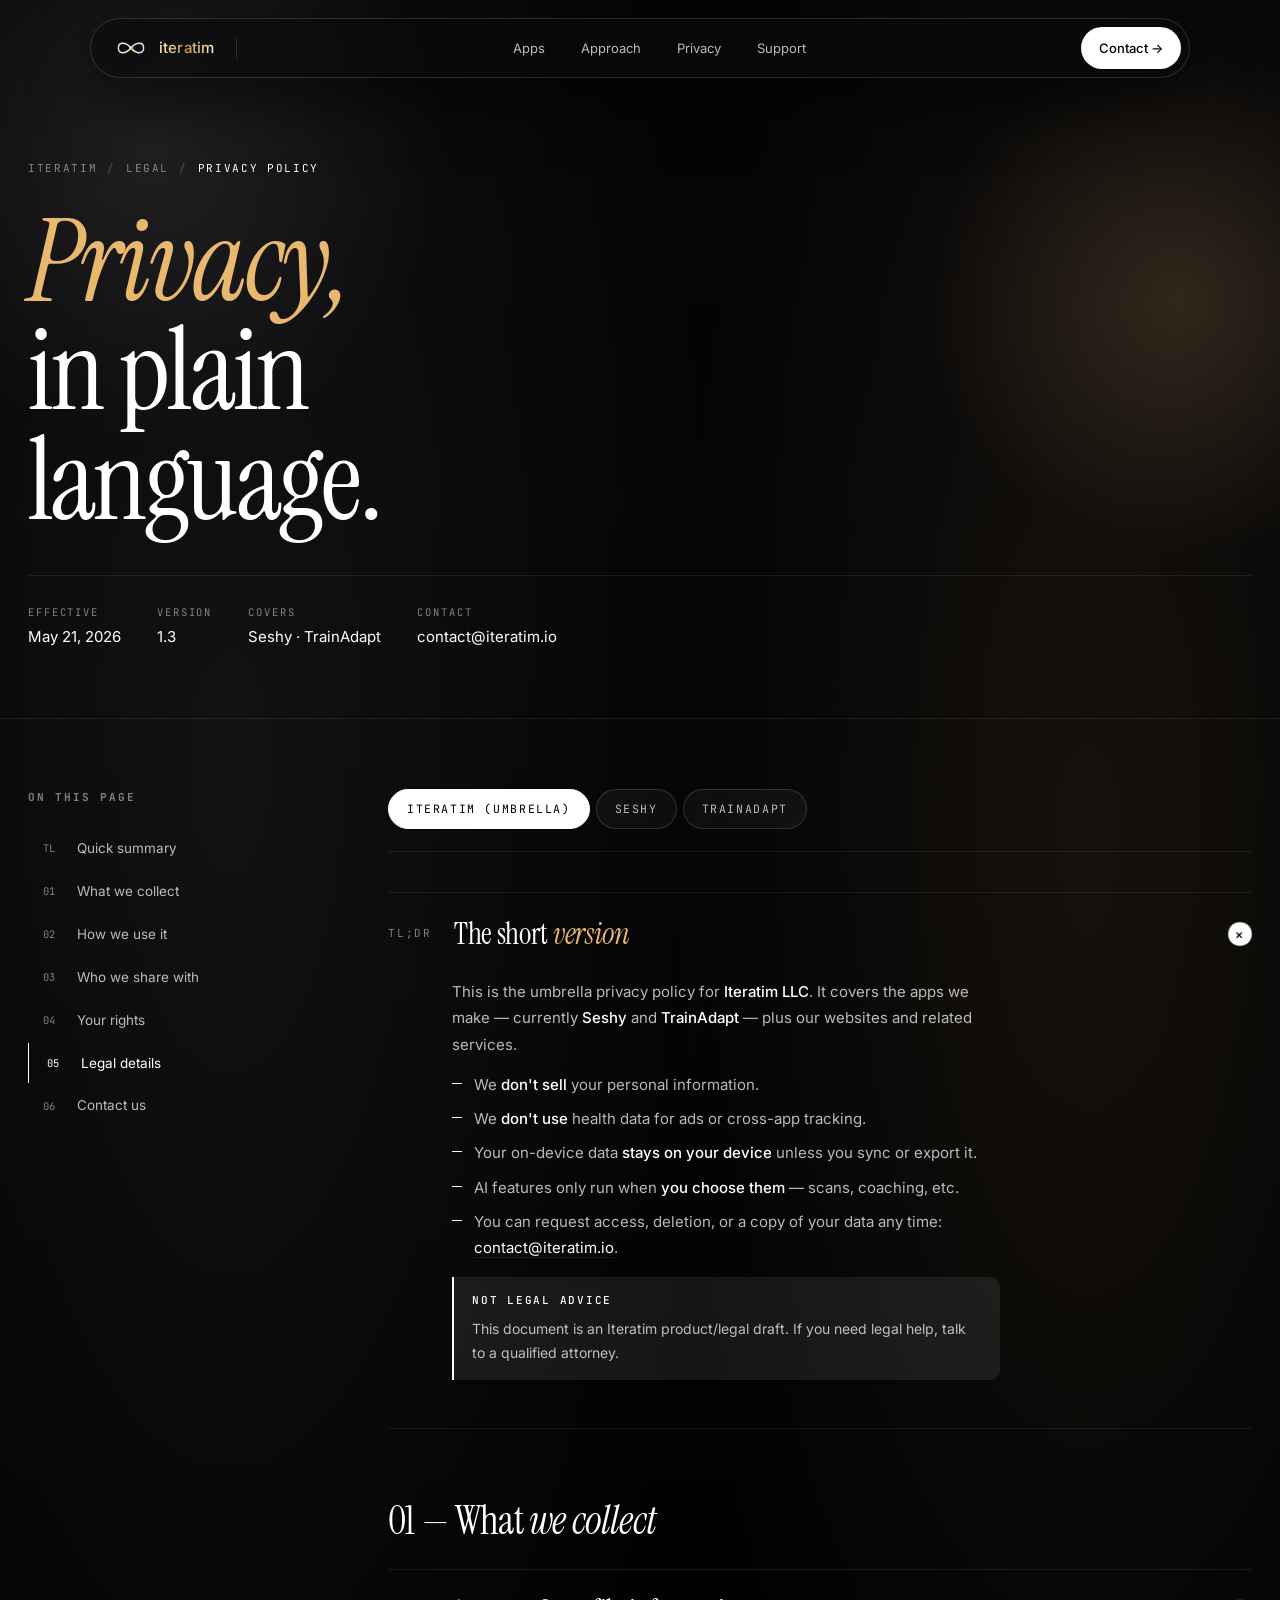
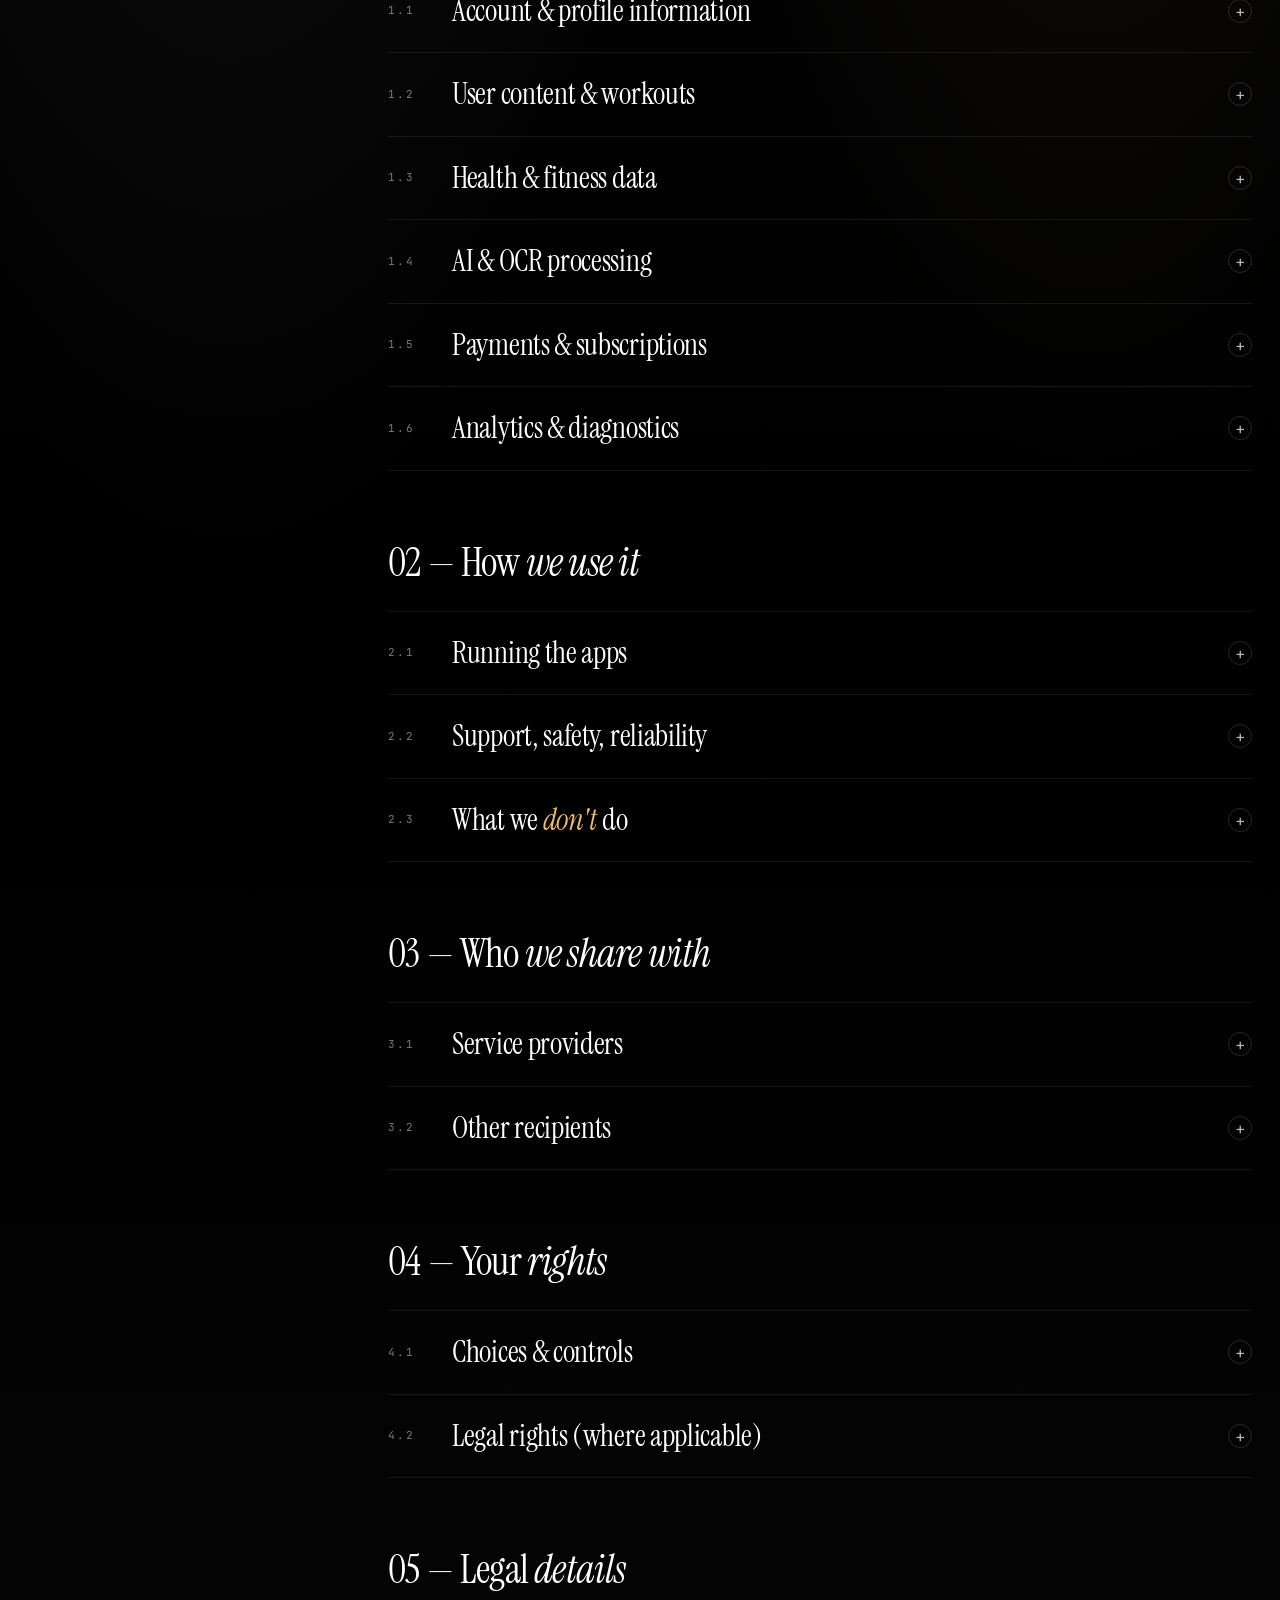
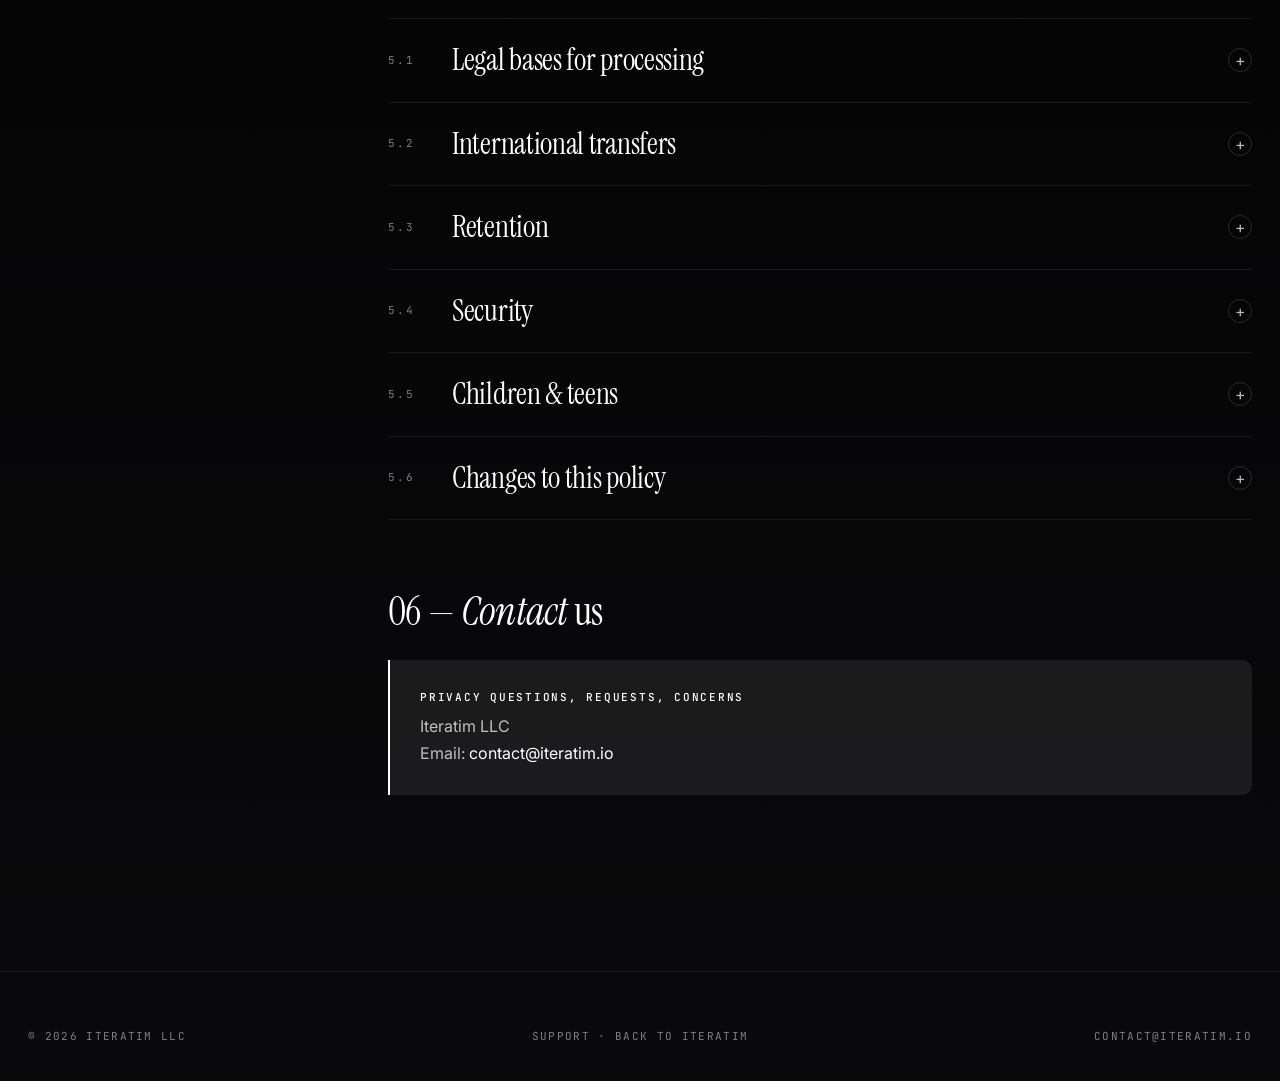
==== privacy.html/index.html @ 2f909b30 "Serve TikTok verification under privacy URL" ====
<!DOCTYPE html>
<html lang="en">
<head>
<meta charset="UTF-8">
<meta name="viewport" content="width=device-width, initial-scale=1.0">
<title>Privacy Policy — Iteratim</title>
<link rel="preconnect" href="https://fonts.googleapis.com">
<link rel="preconnect" href="https://fonts.gstatic.com" crossorigin>
<link href="https://fonts.googleapis.com/css2?family=Inter:wght@300;400;500;600;700&family=Instrument+Serif:ital@0;1&family=JetBrains+Mono:wght@400;500&display=swap" rel="stylesheet">
<link rel="stylesheet" href="/styles.css">
</head>
<body data-page="privacy">

<nav class="nav" id="nav">
  <div class="nav-pill">
    <a class="brand" href="/index.html">
      <svg class="brand-logo" viewBox="0 0 40 20" fill="none" aria-hidden="true">
        <defs>
          <linearGradient id="logoGoldPrivNav" x1="0%" y1="0%" x2="100%" y2="100%">
            <stop offset="0%" stop-color="#fff5d4"/>
            <stop offset="50%" stop-color="#f3d089"/>
            <stop offset="100%" stop-color="#c89540"/>
          </linearGradient>
          <filter id="logoGlowPrivNav" x="-50%" y="-50%" width="200%" height="200%">
            <feGaussianBlur stdDeviation="0.6"/>
          </filter>
        </defs>
        <path id="ribbonPathPrivNav"
              d="M 6 10 C 6 3, 14 3, 20 10 C 26 17, 34 17, 34 10 C 34 3, 26 3, 20 10 C 14 17, 6 17, 6 10 Z"
              stroke="#ffffff" stroke-width="1.6"
              stroke-linecap="round" stroke-linejoin="round" opacity=".9"/>
        <circle cx="20" cy="10" r="2.1" fill="url(#logoGoldPrivNav)"/>
        <circle cx="19.3" cy="9.3" r="0.6" fill="#fff9e3" opacity=".85"/>
        <circle r="1.25" fill="url(#logoGoldPrivNav)" filter="url(#logoGlowPrivNav)">
          <animateMotion dur="6s" repeatCount="indefinite" rotate="auto">
            <mpath href="#ribbonPathPrivNav"/>
          </animateMotion>
        </circle>
      </svg>
      <span class="brand-name">iteratim</span>
    </a>
    <span class="nav-divider" aria-hidden="true"></span>
    <div class="nav-links">
      <a href="/index.html#apps">Apps</a>
      <a href="/index.html#approach">Approach</a>
      <a href="/privacy.html/">Privacy</a>
      <a href="/support.html">Support</a>
    </div>
    <a class="nav-cta" href="/index.html#contact">Contact →</a>
  </div>
</nav>

<section class="p-hero">
  <div class="wrap">
    <div class="crumbs">
      <a href="/index.html">Iteratim</a>
      <span class="sep">/</span>
      <span>Legal</span>
      <span class="sep">/</span>
      <span style="color:var(--accent)">Privacy policy</span>
    </div>
    <h1><em>Privacy,</em><br>in plain<br>language.</h1>
    <div class="p-meta">
      <div><span class="k">Effective</span><span class="v">May 21, 2026</span></div>
      <div><span class="k">Version</span><span class="v">1.3</span></div>
      <div><span class="k">Covers</span><span class="v">Seshy · TrainAdapt</span></div>
      <div><span class="k">Contact</span><span class="v">contact@iteratim.io</span></div>
    </div>
  </div>
</section>

<section class="p-main">
  <div class="wrap">
    <div class="p-grid">

      <aside class="toc" id="toc">
        <h5>On this page</h5>
        <ul>
          <li><a href="#s-summary" class="tnav active"><span class="tnum">TL</span> Quick summary</a></li>
          <li><a href="#s-collect" class="tnav"><span class="tnum">01</span> What we collect</a></li>
          <li><a href="#s-use" class="tnav"><span class="tnum">02</span> How we use it</a></li>
          <li><a href="#s-share" class="tnav"><span class="tnum">03</span> Who we share with</a></li>
          <li><a href="#s-rights" class="tnav"><span class="tnum">04</span> Your rights</a></li>
          <li><a href="#s-legal" class="tnav"><span class="tnum">05</span> Legal details</a></li>
          <li><a href="#s-contact" class="tnav"><span class="tnum">06</span> Contact us</a></li>
        </ul>
      </aside>

      <div class="p-content">

        <!-- TABS -->
        <div class="tabs" role="tablist">
          <button class="tab on" data-tab="umbrella">Iteratim (umbrella)</button>
          <button class="tab" data-tab="seshy">Seshy</button>
          <button class="tab" data-tab="trainadapt">TrainAdapt</button>
        </div>

        <!-- UMBRELLA PANEL -->
        <div class="panel on" id="umbrella" data-panel="umbrella">

          <section id="s-summary" class="acc-section">
            <div class="acc">
              <div class="acc-item open">
                <button class="acc-head" aria-expanded="true">
                  <span class="acc-num">TL;DR</span>
                  <span class="acc-title">The short <em>version</em></span>
                  <span class="acc-chev" aria-hidden="true"></span>
                </button>
                <div class="acc-body" style="max-height:999px">
                  <div class="acc-body-inner">
                    <p>This is the umbrella privacy policy for <strong>Iteratim LLC</strong>. It covers the apps we make — currently <strong>Seshy</strong> and <strong>TrainAdapt</strong> — plus our websites and related services.</p>
                    <ul>
                      <li>We <strong>don't sell</strong> your personal information.</li>
                      <li>We <strong>don't use</strong> health data for ads or cross-app tracking.</li>
                      <li>Your on-device data <strong>stays on your device</strong> unless you sync or export it.</li>
                      <li>AI features only run when <strong>you choose them</strong> — scans, coaching, etc.</li>
                      <li>You can request access, deletion, or a copy of your data any time: <a href="mailto:contact@iteratim.io">contact@iteratim.io</a>.</li>
                    </ul>
                    <div class="callout">
                      <b>Not legal advice</b>
                      This document is an Iteratim product/legal draft. If you need legal help, talk to a qualified attorney.
                    </div>
                  </div>
                </div>
              </div>
            </div>
          </section>

          <section id="s-collect" class="acc-section" style="margin-top:60px">
            <h2 style="font-family:var(--serif);font-weight:400;font-size:40px;letter-spacing:-.02em;margin-bottom:18px">01 — What <em style="color:var(--accent);font-style:italic">we collect</em></h2>
            <div class="acc">
              <div class="acc-item">
                <button class="acc-head"><span class="acc-num">1.1</span><span class="acc-title">Account &amp; profile information</span><span class="acc-chev"></span></button>
                <div class="acc-body"><div class="acc-body-inner">
                  <p>If you create, connect, or use an account, we may process:</p>
                  <ul>
                    <li>Email address (or an Apple private-relay address if you hide your email)</li>
                    <li>App user ID, Supabase user ID, authentication provider ID, Sign in with Apple token needed for account deletion, account status</li>
                    <li>Display name, preferred units, default gym, profile settings</li>
                    <li>Optional profile photo and its storage path</li>
                    <li>Subscription entitlement and app-specific customer identifiers</li>
                  </ul>
                </div></div>
              </div>

              <div class="acc-item">
                <button class="acc-head"><span class="acc-num">1.2</span><span class="acc-title">User content &amp; workouts</span><span class="acc-chev"></span></button>
                <div class="acc-body"><div class="acc-body-inner">
                  <p><strong>Seshy</strong> may process the content you create, scan, edit, or share: workout types, sections, movements, scores, modifiers, notes, timestamps, OCR metadata, structured OCR results, gym location (if you choose), overlay settings, drafts, exports, and any photos/videos/captions you use.</p>
                  <p>In-progress editor work stays as a local draft until you save, share, export, reset, or migrate it. Guest history stays on your device unless you connect an account, but limited server-side scan metadata may be retained for subscription access enforcement, reliability, abuse prevention, and cost monitoring.</p>
                </div></div>
              </div>

              <div class="acc-item">
                <button class="acc-head"><span class="acc-num">1.3</span><span class="acc-title">Health &amp; fitness data</span><span class="acc-chev"></span></button>
                <div class="acc-body"><div class="acc-body-inner">
                  <p>Health integrations are <strong>optional</strong>. With your permission, <strong>Seshy</strong> may read workout data from Apple Health, HealthKit, or Health Connect — workout sessions, heart rate samples and zones, calories, distance.</p>
                  <p><strong>TrainAdapt</strong> may ask for height, weight, sex/gender, date of birth or age, body type, injuries, movement restrictions, sleep, stress, and recovery indicators so it can generate coaching.</p>
                  <p>This information may be considered <em>sensitive</em> under some privacy laws. We don't use it for advertising, sale, marketing, cross-app tracking, or profiling.</p>
                </div></div>
              </div>

              <div class="acc-item">
                <button class="acc-head"><span class="acc-num">1.4</span><span class="acc-title">AI &amp; OCR processing</span><span class="acc-chev"></span></button>
                <div class="acc-body"><div class="acc-body-inner">
                  <p>When you scan a workout whiteboard or workout image in <strong>Seshy</strong>, the image is sent to Google Gemini / Google AI so the app can convert it into structured workout data. Seshy doesn't retain the original image after parsing in normal use.</p>
                  <p>Seshy may log scan metadata for guest and signed-in scans, such as model, token counts, estimated cost, success or failure status, timestamps, and scan session identifiers, to enforce subscription access, monitor reliability, prevent abuse, and account for service costs. For signed-in scans, Seshy may also retain a structured OCR result snapshot, such as workout sections, movements, timing, confidence, warnings, parser version, and related scan settings, for debugging, support, OCR reliability, and service improvement.</p>
                  <p><strong>TrainAdapt</strong> may send relevant profile, workout, and feedback data to OpenAI or Google Gemini (where enabled) to generate programs, adapt workouts, and provide coaching recommendations. It may also use Langfuse for AI observability and debugging.</p>
                  <p>If you submit OCR feedback and choose to include the source image, we may store it for debugging and product improvement.</p>
                </div></div>
              </div>

              <div class="acc-item">
                <button class="acc-head"><span class="acc-num">1.5</span><span class="acc-title">Payments &amp; subscriptions</span><span class="acc-chev"></span></button>
                <div class="acc-body"><div class="acc-body-inner">
                  <p>Purchases go through the Apple App Store or Google Play. We don't receive or store your payment card number.</p>
                  <p>We use <strong>RevenueCat</strong> to validate purchases, manage subscriptions, restore purchases, and sync entitlement status. RevenueCat processes receipts, product IDs, subscription status, and customer identifiers.</p>
                  <p>At launch, Seshy Free includes manual entry and the currently shipped studio, save, export, and share tools; Seshy Pro includes unlimited AI/OCR workout scans. Eligible new iOS subscribers may receive a 7-day free trial on the annual Seshy Pro plan only. The monthly plan does not include a free trial.</p>
                </div></div>
              </div>

              <div class="acc-item">
                <button class="acc-head"><span class="acc-num">1.6</span><span class="acc-title">Analytics &amp; diagnostics</span><span class="acc-chev"></span></button>
                <div class="acc-body"><div class="acc-body-inner">
                  <p>We collect limited analytics and diagnostics to understand reliability, feature usage, and crashes: app version, device type, OS, locale, interaction events, crash reports, error logs, and approximate IP.</p>
                  <p>We configure these tools to avoid collecting OCR source images, full provider prompts or responses, media paths, exact gym coordinates, health samples, payment card data, or credentials. PostHog session replay is <strong>off</strong> for the Seshy MVP.</p>
                </div></div>
              </div>
            </div>
          </section>

          <section id="s-use" class="acc-section" style="margin-top:60px">
            <h2 style="font-family:var(--serif);font-weight:400;font-size:40px;letter-spacing:-.02em;margin-bottom:18px">02 — How <em style="color:var(--accent);font-style:italic">we use it</em></h2>
            <div class="acc">
              <div class="acc-item">
                <button class="acc-head"><span class="acc-num">2.1</span><span class="acc-title">Running the apps</span><span class="acc-chev"></span></button>
                <div class="acc-body"><div class="acc-body-inner">
                  <ul>
                    <li>Provide, operate, secure, and maintain our apps</li>
                    <li>Create and manage accounts, authentication, entitlements, subscriptions</li>
                    <li>Scan workout images and parse AI-assisted results when you choose them</li>
                    <li>Generate, personalize, and adapt training programs in TrainAdapt</li>
                    <li>Save, edit, back up, migrate, export, and share workout content</li>
                    <li>Provide local drafts, guest history, account-backed history, restores</li>
                    <li>Send push notifications (TrainAdapt) if you enable them</li>
                  </ul>
                </div></div>
              </div>
              <div class="acc-item">
                <button class="acc-head"><span class="acc-num">2.2</span><span class="acc-title">Support, safety, reliability</span><span class="acc-chev"></span></button>
                <div class="acc-body"><div class="acc-body-inner">
                  <p>We use information to respond to support and privacy requests, debug crashes, prevent abuse, enforce subscription access, protect security, understand reliability, and revoke Sign in with Apple authorization when you delete a connected account.</p>
                </div></div>
              </div>
              <div class="acc-item">
                <button class="acc-head"><span class="acc-num">2.3</span><span class="acc-title">What we <em>don't</em> do</span><span class="acc-chev"></span></button>
                <div class="acc-body"><div class="acc-body-inner">
                  <p>We don't sell personal information. We don't use Seshy personal information for cross-app tracking or targeted advertising. We don't use Seshy health data for advertising, sale, marketing, cross-app tracking, or profiling.</p>
                </div></div>
              </div>
            </div>
          </section>

          <section id="s-share" class="acc-section" style="margin-top:60px">
            <h2 style="font-family:var(--serif);font-weight:400;font-size:40px;letter-spacing:-.02em;margin-bottom:18px">03 — Who <em style="color:var(--accent);font-style:italic">we share with</em></h2>
            <div class="acc">
              <div class="acc-item">
                <button class="acc-head"><span class="acc-num">3.1</span><span class="acc-title">Service providers</span><span class="acc-chev"></span></button>
                <div class="acc-body"><div class="acc-body-inner">
                  <p>We use the following providers to operate the apps. Final production disclosures only include providers active for the apps that link here.</p>
                  <table class="ptable">
                    <thead><tr><th>Provider</th><th>Purpose</th></tr></thead>
                    <tbody>
                      <tr><td>Supabase</td><td>Auth, database, row-level-security storage, edge functions, feedback, workout data</td></tr>
                      <tr><td>RevenueCat</td><td>Purchase validation, subscriptions, entitlements, restores</td></tr>
                      <tr><td>PostHog</td><td>Product analytics, funnel events, feature usage</td></tr>
                      <tr><td>Sentry</td><td>Crash reporting, diagnostics, sanitized logs</td></tr>
                      <tr><td>Google Gemini / Google AI</td><td>Seshy OCR + TrainAdapt AI programs where enabled</td></tr>
                      <tr><td>OpenAI</td><td>TrainAdapt AI program generation, summaries, recommendations</td></tr>
                      <tr><td>Langfuse</td><td>TrainAdapt AI observability, prompt/response logging</td></tr>
                      <tr><td>Expo</td><td>TrainAdapt platform services + push notifications</td></tr>
                      <tr><td>Apple App Store</td><td>iOS distribution, IAP, Sign in with Apple, HealthKit</td></tr>
                      <tr><td>Google Play</td><td>Android distribution, purchases, Health Connect</td></tr>
                    </tbody>
                  </table>
                </div></div>
              </div>
              <div class="acc-item">
                <button class="acc-head"><span class="acc-num">3.2</span><span class="acc-title">Other recipients</span><span class="acc-chev"></span></button>
                <div class="acc-body"><div class="acc-body-inner">
                  <p>We may also share information with app stores and payment processors, OCR/AI providers for features you opt into, analytics/diagnostics providers, platforms or recipients <em>you</em> choose when you export, professional advisers and vendors, authorities where required by law, and any party in a merger or acquisition subject to appropriate safeguards.</p>
                </div></div>
              </div>
            </div>
          </section>

          <section id="s-rights" class="acc-section" style="margin-top:60px">
            <h2 style="font-family:var(--serif);font-weight:400;font-size:40px;letter-spacing:-.02em;margin-bottom:18px">04 — Your <em style="color:var(--accent);font-style:italic">rights</em></h2>
            <div class="acc">
              <div class="acc-item">
                <button class="acc-head"><span class="acc-num">4.1</span><span class="acc-title">Choices &amp; controls</span><span class="acc-chev"></span></button>
                <div class="acc-body"><div class="acc-body-inner">
                  <ul>
                    <li>Deny or revoke camera, photo, media, location, and health permissions in device settings</li>
                    <li>Use Seshy guest mode instead of connecting an account, where available</li>
                    <li>Delete local drafts or app data through supported controls</li>
                    <li>Manage subscriptions through App Store or Google Play</li>
                    <li>Choose whether health metrics appear in exported/shared content</li>
                    <li>Choose whether to submit OCR feedback or include a source image</li>
                    <li>Contact us for account deletion or privacy assistance</li>
                  </ul>
                  <p>Deleting the app may remove local-only data but does not automatically cancel subscriptions or delete cloud account data.</p>
                </div></div>
              </div>
              <div class="acc-item">
                <button class="acc-head"><span class="acc-num">4.2</span><span class="acc-title">Legal rights (where applicable)</span><span class="acc-chev"></span></button>
                <div class="acc-body"><div class="acc-body-inner">
                  <p>Depending on where you live you may have rights to:</p>
                  <ul>
                    <li>Access personal information we hold</li>
                    <li>Correct inaccurate information</li>
                    <li>Request deletion of certain information</li>
                    <li>Receive a portable copy</li>
                    <li>Object to or restrict processing</li>
                    <li>Withdraw consent where processing is based on consent</li>
                    <li>Opt out of certain sales/sharing/profiling where applicable</li>
                    <li>Appeal a privacy-rights decision</li>
                    <li>Lodge a complaint with a data protection authority</li>
                  </ul>
                  <p>To exercise any of these, email <a href="mailto:contact@iteratim.io">contact@iteratim.io</a>. We may verify your request before acting. We won't discriminate against you for exercising rights.</p>
                </div></div>
              </div>
            </div>
          </section>

          <section id="s-legal" class="acc-section" style="margin-top:60px">
            <h2 style="font-family:var(--serif);font-weight:400;font-size:40px;letter-spacing:-.02em;margin-bottom:18px">05 — Legal <em style="color:var(--accent);font-style:italic">details</em></h2>
            <div class="acc">
              <div class="acc-item">
                <button class="acc-head"><span class="acc-num">5.1</span><span class="acc-title">Legal bases for processing</span><span class="acc-chev"></span></button>
                <div class="acc-body"><div class="acc-body-inner">
                  <p>We may process personal information based on <strong>contract necessity</strong> (to provide a feature or subscription), <strong>consent</strong> (health access, OCR feedback, certain AI features), <strong>legitimate interests</strong> (securing the service, debugging, understanding usage), or <strong>legal obligations</strong> (lawful requests, records, app-store or tax rules).</p>
                  <p>Where processing is based on consent, you may withdraw it through the app, device settings, account settings, or by contacting us.</p>
                </div></div>
              </div>
              <div class="acc-item">
                <button class="acc-head"><span class="acc-num">5.2</span><span class="acc-title">International transfers</span><span class="acc-chev"></span></button>
                <div class="acc-body"><div class="acc-body-inner">
                  <p>Iteratim LLC is a U.S. company. Our apps and primary services are hosted in the United States. If you access from outside the U.S., your information may be processed in the U.S. and other countries where we or our providers operate. Where required, we use contractual commitments, data processing agreements, and standard contractual clauses.</p>
                </div></div>
              </div>
              <div class="acc-item">
                <button class="acc-head"><span class="acc-num">5.3</span><span class="acc-title">Retention</span><span class="acc-chev"></span></button>
                <div class="acc-body"><div class="acc-body-inner">
                  <p>We keep information only as long as needed for the purposes in this policy, unless longer retention is required by law.</p>
                  <ul>
                    <li>Account data: while your account is active or until deletion</li>
                    <li>Cloud workout data: until you delete it, delete your account, or request deletion</li>
                    <li>Guest/local drafts: on your device until you remove them</li>
                    <li>OCR source images: not retained after normal parsing</li>
                    <li>OCR scan metadata, including token and cost metadata: retained for reasonable operational, security, accounting, and reliability periods</li>
                    <li>Signed-in structured OCR result snapshots: retained for debugging, support, OCR reliability, and service improvement until no longer needed</li>
                    <li>OCR feedback records: retained for debugging and product improvement</li>
                    <li>Temporary export files: deleted after share/save flows when practical</li>
                    <li>Analytics, diagnostic, security, and subscription logs: reasonable operational periods</li>
                  </ul>
                </div></div>
              </div>
              <div class="acc-item">
                <button class="acc-head"><span class="acc-num">5.4</span><span class="acc-title">Security</span><span class="acc-chev"></span></button>
                <div class="acc-body"><div class="acc-body-inner">
                  <p>We use administrative, technical, and organizational safeguards — authentication, access controls, encryption in transit, row-level security for user-scoped cloud records, private storage buckets, log sanitization, and least-privilege operations.</p>
                  <p>No system is perfectly secure. Keep your device, credentials, and app-store accounts secure. Tell us at <a href="mailto:contact@iteratim.io">contact@iteratim.io</a> if you suspect a compromise.</p>
                </div></div>
              </div>
              <div class="acc-item">
                <button class="acc-head"><span class="acc-num">5.5</span><span class="acc-title">Children &amp; teens</span><span class="acc-chev"></span></button>
                <div class="acc-body"><div class="acc-body-inner">
                  <p>Our apps are not directed to children under 13, and children under 13 may not use them. If we learn we collected personal information from a child under 13 without required consent, we'll take reasonable steps to delete it. If you're under the age of majority where you live, you may use our apps only with permission from a parent or guardian.</p>
                </div></div>
              </div>
              <div class="acc-item">
                <button class="acc-head"><span class="acc-num">5.6</span><span class="acc-title">Changes to this policy</span><span class="acc-chev"></span></button>
                <div class="acc-body"><div class="acc-body-inner">
                  <p>We may update this policy. If we make material changes we'll give notice through the app, website, email, release notes, or app-store listing. The updated policy is effective when posted unless a later date is stated. Continuing to use the apps after an update means the updated policy applies.</p>
                </div></div>
              </div>
            </div>
          </section>

          <section id="s-contact" class="acc-section" style="margin-top:60px">
            <h2 style="font-family:var(--serif);font-weight:400;font-size:40px;letter-spacing:-.02em;margin-bottom:18px">06 — <em style="color:var(--accent);font-style:italic">Contact</em> us</h2>
            <div class="callout" style="padding:28px 30px;font-size:16px;line-height:1.7">
              <b>Privacy questions, requests, concerns</b>
              <p style="margin-top:4px">Iteratim LLC<br>Email: <a href="mailto:contact@iteratim.io" style="color:var(--accent)">contact@iteratim.io</a></p>
            </div>
          </section>
        </div>

        <!-- SESHY PANEL -->
        <div class="panel" id="seshy" data-panel="seshy">
          <h2 style="font-family:var(--serif);font-weight:400;font-size:48px;letter-spacing:-.02em;margin-bottom:14px">Seshy <em style="color:var(--accent);font-style:italic">specifics.</em></h2>
          <p style="color:var(--ink-2);margin-bottom:34px;max-width:60ch;font-size:16px">Seshy is a workout content studio for scanning, editing, saving, exporting, and sharing workouts. Here's what's different for Seshy in particular.</p>
          <div class="acc">
            <div class="acc-item open">
              <button class="acc-head" aria-expanded="true"><span class="acc-num">S.1</span><span class="acc-title">OCR &amp; whiteboard scanning</span><span class="acc-chev"></span></button>
              <div class="acc-body" style="max-height:999px"><div class="acc-body-inner">
                <p>When you scan a workout whiteboard or image, Seshy sends the image to Google Gemini / Google AI so it can convert it into structured workout information — sections, movements, timing, scores, confidence, and related fields.</p>
                <p><strong>Seshy does not retain the original OCR image after parsing</strong> in normal use. The only exception: if you explicitly submit OCR feedback and choose to include the source image, we may store your feedback note, issue tags, corrected workout data, and the image for debugging and product improvement.</p>
                <p>Seshy may retain OCR scan metadata for guest and signed-in scans, including model, token counts, estimated cost, success or failure status, timestamps, and scan session identifiers. We use this metadata for subscription access enforcement, reliability monitoring, abuse prevention, and service cost accounting.</p>
                <p>For signed-in scans, Seshy may also retain a structured OCR result snapshot, such as workout sections, movements, timing, confidence, warnings, parser version, and related scan settings. We use these snapshots for debugging, support, OCR reliability, and service improvement. Seshy does not retain the original source image in these snapshots.</p>
              </div></div>
            </div>
            <div class="acc-item">
              <button class="acc-head"><span class="acc-num">S.2</span><span class="acc-title">Health overlays (HealthKit / Health Connect)</span><span class="acc-chev"></span></button>
              <div class="acc-body"><div class="acc-body-inner">
                <p>Health integrations are optional. With your permission, Seshy may read workout sessions, heart rate samples and zones, calories, and distance from Apple Health, HealthKit, or Health Connect. Health data may stay local to your device in the rendering path. If you export or share content that includes health data, you choose to disclose it to the destination.</p>
                <p>You can revoke health permissions any time in device settings — Seshy continues to work without overlays.</p>
              </div></div>
            </div>
            <div class="acc-item">
              <button class="acc-head"><span class="acc-num">S.3</span><span class="acc-title">Launch &amp; subscription details</span><span class="acc-chev"></span></button>
              <div class="acc-body"><div class="acc-body-inner">
                <ul>
                  <li>Free: manual entry plus currently shipped studio, save, export, and share tools</li>
                  <li>Seshy Pro: unlimited AI/OCR workout scans</li>
                  <li>Eligible new iOS annual subscribers may receive a 7-day free trial; monthly is pay-now with no trial</li>
                  <li>Seshy launch does not rely on push notifications</li>
                  <li>Seshy launch legal disclosures do not claim Google Sign-In</li>
                </ul>
              </div></div>
            </div>
            <div class="acc-item">
              <button class="acc-head"><span class="acc-num">S.4</span><span class="acc-title">What Seshy does <em>not</em> do</span><span class="acc-chev"></span></button>
              <div class="acc-body"><div class="acc-body-inner">
                <p>No advertising. No cross-app tracking. No sale of personal information. No use of health data for marketing, profiling, or targeted advertising. PostHog session replay is off for the MVP configuration.</p>
              </div></div>
            </div>
          </div>
        </div>

        <!-- TRAINADAPT PANEL -->
        <div class="panel" id="trainadapt" data-panel="trainadapt">
          <h2 style="font-family:var(--serif);font-weight:400;font-size:48px;letter-spacing:-.02em;margin-bottom:14px">TrainAdapt <em style="color:var(--accent);font-style:italic">specifics.</em></h2>
          <p style="color:var(--ink-2);margin-bottom:34px;max-width:60ch;font-size:16px">TrainAdapt is an offline-first AI training coach that creates and adapts multi-week programs. It handles more sensitive information, and it's transparent about it.</p>
          <div class="acc">
            <div class="acc-item open">
              <button class="acc-head" aria-expanded="true"><span class="acc-num">T.1</span><span class="acc-title">Training profile</span><span class="acc-chev"></span></button>
              <div class="acc-body" style="max-height:999px"><div class="acc-body-inner">
                <p>TrainAdapt may process the profile you provide: fitness goals, preferred training styles, experience, fitness level, available equipment, weekly schedule, preferred workout length, training environment, units, timezone, sport activities, competition dates, and training priorities.</p>
              </div></div>
            </div>
            <div class="acc-item">
              <button class="acc-head"><span class="acc-num">T.2</span><span class="acc-title">Health-adjacent &amp; recovery data</span><span class="acc-chev"></span></button>
              <div class="acc-body"><div class="acc-body-inner">
                <p>TrainAdapt may ask for height, weight, sex/gender, date of birth or age, body type, injuries, physical limitations, movement restrictions, recovery indicators, sleep, stress, and related context. Some of this may qualify as <em>sensitive personal information</em> or health data under some privacy laws, even though TrainAdapt is a fitness product and not a medical service.</p>
                <div class="callout">
                  <b>Not medical advice</b>
                  AI-generated programs, summaries, and recommendations are informational only. Talk to a qualified professional before starting, changing, or continuing a training program — especially with an injury, medical condition, or health risk.
                </div>
              </div></div>
            </div>
            <div class="acc-item">
              <button class="acc-head"><span class="acc-num">T.3</span><span class="acc-title">Workout logs &amp; AI coaching</span><span class="acc-chev"></span></button>
              <div class="acc-body"><div class="acc-body-inner">
                <p>TrainAdapt may process completed workouts, exercises, sets, reps, weights, duration, distance, RPE, completion status, skipped exercises/workouts, swaps, notes, PRs, program history, weekly feedback, training-block feedback, and AI-generated program plans, coaching summaries, adaptation notes, and training memory.</p>
                <p>TrainAdapt may send relevant profile, training, workout, and feedback data to <strong>OpenAI</strong> and <strong>Google Gemini / Google AI</strong> (where enabled) to generate programs, adapt workouts, and provide coaching. <strong>Langfuse</strong> is used for AI observability, reliability, and debugging. TrainAdapt tracks your consent choices for sharing profile data with AI for coach analysis.</p>
              </div></div>
            </div>
            <div class="acc-item">
              <button class="acc-head"><span class="acc-num">T.4</span><span class="acc-title">Authentication &amp; push</span><span class="acc-chev"></span></button>
              <div class="acc-body"><div class="acc-body-inner">
                <p>TrainAdapt may support email sign-in, Sign in with Apple, and Google authentication where enabled. If you enable notifications, TrainAdapt may process a push notification token, notification preferences, and delivery metadata through Expo or platform services.</p>
              </div></div>
            </div>
            <div class="acc-item">
              <button class="acc-head"><span class="acc-num">T.5</span><span class="acc-title">Offline-first &amp; local data</span><span class="acc-chev"></span></button>
              <div class="acc-body"><div class="acc-body-inner">
                <p>TrainAdapt workout logs, program data, and related records stored only on your device remain on your device until you sync them, delete them, delete the app, clear local app data, or use another supported removal flow. AI-generated plans, summaries, and memory are retained while your account is active or until you request deletion, subject to legal, security, and operational needs.</p>
              </div></div>
            </div>
          </div>
        </div>

      </div>
    </div>
  </div>
</section>

<footer>
  <div class="wrap">
    <div class="foot-bottom">
      <span>© 2026 Iteratim LLC</span>
      <span><a href="/support.html">Support</a> · <a href="/index.html">Back to Iteratim</a></span>
      <span>contact@iteratim.io</span>
    </div>
  </div>
</footer>

<script src="/script.js"></script>
</body>
</html>
---- styles.css ----
:root {
  --bg: #000000;
  --bg-2: #0a0a0c;
  --bg-3: #050507;
  --ink: #ffffff;
  --ink-2: rgba(255, 255, 255, 0.72);
  --ink-3: rgba(255, 255, 255, 0.48);
  --line: rgba(255, 255, 255, 0.08);
  --line-2: rgba(255, 255, 255, 0.14);
  --accent: #ffffff;
  --accent-soft: rgba(255, 255, 255, 0.08);
  --accent-strong: #ffffff;
  --accent-2: #e8b86f;
  --accent-2-soft: rgba(232, 184, 111, 0.16);
  --violet: #e8b86f;
  --glass: rgba(255, 255, 255, 0.04);
  --glass-strong: rgba(10, 10, 12, 0.62);
  --glass-deep: rgba(10, 10, 12, 0.74);
  --glass-border: rgba(255, 255, 255, 0.14);
  --glass-shadow: 0 24px 60px rgba(0, 0, 0, 0.55);
  --glass-shadow-lg: 0 40px 100px rgba(0, 0, 0, 0.7);
  --blur: 28px;
  --radius-lg: 32px;
  --radius-md: 22px;
  --radius-sm: 14px;
  --radius-pill: 999px;
  --serif: 'Instrument Serif', 'Times New Roman', serif;
  --sans: 'Inter', -apple-system, BlinkMacSystemFont, 'Segoe UI', sans-serif;
  --mono: 'JetBrains Mono', ui-monospace, SFMono-Regular, Menlo, monospace;
  --max: 1280px;
  --metal-gold: linear-gradient(110deg,
    #fff5d4 0%,
    #f3d089 25%,
    #c89540 50%,
    #f3d089 75%,
    #fff5d4 100%);
}

@keyframes goldGlint {
  0%, 100% { filter: brightness(1); }
  50%      { filter: brightness(1.22); }
}

.brand-name,
body[data-page="home"] .layer-h1 em,
body[data-page="home"] .layer-h2 em,
body[data-page="home"] .orbit-name,
body[data-page="home"] .foot-motto,
body[data-page="home"] .stage-layer[data-layer="1"] .app-slide .app-tagline {
  background-image: var(--metal-gold);
  background-size: 100% 100%;
  background-position: 50% 50%;
  background-repeat: no-repeat;
  -webkit-background-clip: text;
          background-clip: text;
  -webkit-text-fill-color: transparent;
          color: transparent;
  animation: goldGlint 5s ease-in-out infinite;
}

body[data-page="home"] .status .s-dot,
body[data-page="home"] .layer-eyebrow .dot,
body[data-page="home"] .eyebrow .dot,
body[data-page="home"] .stage-chapter.on .chapter-dot {
  background: var(--metal-gold);
  background-size: 100% 100%;
  background-position: 50% 50%;
  animation: goldGlint 5s ease-in-out infinite;
  box-shadow: 0 0 0 1px rgba(243, 208, 137, 0.28),
              0 0 10px rgba(243, 208, 137, 0.35);
}

@media (prefers-reduced-motion: reduce) {
  .brand-name,
  body[data-page="home"] .layer-h1 em,
  body[data-page="home"] .layer-h2 em,
  body[data-page="home"] .orbit-name,
  body[data-page="home"] .foot-motto,
  body[data-page="home"] .stage-layer[data-layer="1"] .app-slide .app-tagline,
  body[data-page="home"] .status .s-dot,
  body[data-page="home"] .layer-eyebrow .dot,
  body[data-page="home"] .eyebrow .dot,
  body[data-page="home"] .stage-chapter.on .chapter-dot {
    animation: none;
  }
  body[data-page="home"] .orbit-spinner,
  body[data-page="home"] .orbit-orb .orbit-label,
  body[data-page="home"] .orbit-stars span {
    animation: none;
  }
  body[data-page="home"] .orbit-stars span { opacity: 0.55; }
}

*, *::before, *::after {
  box-sizing: border-box;
  margin: 0;
  padding: 0;
}

html {
  scroll-behavior: smooth;
  -webkit-font-smoothing: antialiased;
  -moz-osx-font-smoothing: grayscale;
}

body {
  font-family: var(--sans);
  background: var(--bg);
  color: var(--ink);
  line-height: 1.55;
  overflow-x: hidden;
}

a { color: inherit; text-decoration: none; }
button { font: inherit; cursor: pointer; border: 0; background: none; color: inherit; }
img { max-width: 100%; display: block; }
ul { list-style: none; }

::selection { background: var(--accent); color: var(--bg); }

a:focus-visible,
button:focus-visible,
input:focus-visible,
textarea:focus-visible {
  outline: 2px solid var(--accent);
  outline-offset: 3px;
  border-radius: 4px;
}

.wrap {
  width: 100%;
  max-width: var(--max);
  margin: 0 auto;
  padding: 0 28px;
  position: relative;
  z-index: 3;
}

@media (max-width: 640px) {
  .wrap { padding: 0 20px; }
}

/* ========== Glass utility ========== */

.glass {
  background: var(--glass-strong);
  backdrop-filter: blur(var(--blur)) saturate(140%);
  -webkit-backdrop-filter: blur(var(--blur)) saturate(140%);
  border: 1px solid var(--glass-border);
  box-shadow: var(--glass-shadow);
}

/* ========== NAV (floating glass pill, links always visible desktop) ========== */

.nav {
  position: fixed;
  top: 18px;
  left: 0;
  right: 0;
  z-index: 50;
  padding: 0 24px;
  pointer-events: none;
}

.nav-pill {
  max-width: 1100px;
  margin: 0 auto;
  display: flex;
  align-items: center;
  gap: 6px;
  padding: 8px 8px 8px 22px;
  background: var(--glass-strong);
  backdrop-filter: blur(var(--blur)) saturate(140%);
  -webkit-backdrop-filter: blur(var(--blur)) saturate(140%);
  border: 1px solid var(--glass-border);
  border-radius: var(--radius-pill);
  box-shadow: var(--glass-shadow);
  pointer-events: auto;
  transition: box-shadow 0.35s, background 0.35s;
}

.nav.scrolled .nav-pill {
  background: var(--glass-deep);
  box-shadow: var(--glass-shadow-lg);
}

.brand {
  display: flex;
  align-items: center;
  gap: 10px;
  font-weight: 500;
  letter-spacing: -0.01em;
  padding-right: 16px;
}

.brand-logo {
  width: 36px;
  height: 18px;
  display: block;
  filter: drop-shadow(0 2px 6px rgba(0, 0, 0, 0.5));
}
.brand-logo-lg {
  width: 44px;
  height: 22px;
}

.brand-name {
  font-size: 15px;
  font-family: var(--serif);
  font-style: italic;
  letter-spacing: 0.01em;
  color: var(--ink);
}

.nav-divider {
  width: 1px;
  height: 22px;
  background: var(--line-2);
}

.nav-links {
  display: flex;
  gap: 4px;
  align-items: center;
  flex: 1;
  justify-content: center;
}

.nav-links a {
  font-size: 13px;
  color: var(--ink-2);
  padding: 9px 16px;
  border-radius: var(--radius-pill);
  transition: color 0.2s, background 0.2s;
  white-space: nowrap;
}

.nav-links a:hover {
  color: var(--ink);
  background: rgba(255, 255, 255, 0.06);
}

.nav-cta {
  font-size: 13px;
  font-weight: 500;
  padding: 11px 18px;
  border-radius: var(--radius-pill);
  color: var(--bg);
  background: var(--accent);
  transition: transform 0.2s, background 0.2s, box-shadow 0.25s;
  white-space: nowrap;
}

.nav-cta:hover {
  transform: translateY(-1px);
  background: var(--accent-strong);
  box-shadow: 0 14px 30px -12px rgba(255, 255, 255, 0.22);
}

@media (max-width: 819px) {
  .nav-pill {
    padding: 6px 6px 6px 14px;
    gap: 10px;
  }
  .nav-divider { display: none; }
  .nav-links {
    gap: 10px;
    font-size: 12px;
  }
  .nav-links a { padding: 4px 2px; }
  .nav-cta {
    padding: 8px 12px;
    font-size: 12px;
  }
}

@media (max-width: 480px) {
  .nav-pill {
    overflow-x: auto;
    scrollbar-width: none;
  }
  .nav-pill::-webkit-scrollbar { display: none; }
  .nav-links { flex-shrink: 0; }
  .nav-cta { flex-shrink: 0; }
}

/* ========== Buttons ========== */

.btn {
  display: inline-flex;
  align-items: center;
  gap: 10px;
  padding: 14px 22px;
  border-radius: var(--radius-pill);
  font-size: 14px;
  font-weight: 500;
  transition: transform 0.2s, background 0.2s, border-color 0.2s, box-shadow 0.25s, color 0.2s;
}

.btn-primary {
  background: var(--accent);
  color: var(--bg);
}

.btn-primary:hover {
  transform: translateY(-1px);
  background: var(--accent-strong);
  box-shadow: 0 14px 30px -12px rgba(255, 255, 255, 0.22);
}

.btn-ghost {
  border: 1px solid var(--line-2);
  color: var(--ink);
  background: var(--glass);
  backdrop-filter: blur(8px);
  -webkit-backdrop-filter: blur(8px);
}

.btn-ghost:hover {
  background: var(--glass-strong);
  border-color: var(--glass-border);
  color: var(--ink);
}

.btn .arr { transition: transform 0.25s; }
.btn:hover .arr { transform: translateX(3px); }

.status {
  display: inline-flex;
  align-items: center;
  gap: 10px;
  padding: 7px 12px;
  border-radius: var(--radius-pill);
  border: 1px solid var(--line-2);
  background: var(--glass);
  backdrop-filter: blur(10px);
  -webkit-backdrop-filter: blur(10px);
  font-family: var(--mono);
  font-size: 11px;
  letter-spacing: 0.18em;
  text-transform: uppercase;
  color: var(--ink-2);
}

.status.live { color: #6fd4a4; }
.status.live .s-dot { background: #6fd4a4; box-shadow: 0 0 0 3px rgba(111, 212, 164, 0.2); }
.status.soon { color: var(--accent-strong); }
.status.soon .s-dot { background: var(--accent); box-shadow: 0 0 0 3px var(--accent-soft); }

.s-dot {
  width: 7px;
  height: 7px;
  border-radius: 50%;
  background: currentColor;
}

/* ========== Reveal ========== */

.reveal {
  opacity: 0;
  transform: translateY(28px);
  transition: opacity 0.9s cubic-bezier(0.2, 0.6, 0.2, 1), transform 0.9s cubic-bezier(0.2, 0.6, 0.2, 1);
}

.reveal.in { opacity: 1; transform: none; }
.reveal.d1 { transition-delay: 0.08s; }
.reveal.d2 { transition-delay: 0.16s; }
.reveal.d3 { transition-delay: 0.24s; }
.reveal.d4 { transition-delay: 0.32s; }

/* ========== Section utilities ========== */

.sec-label {
  display: inline-flex;
  align-items: center;
  gap: 10px;
  font-family: var(--mono);
  font-size: 11px;
  letter-spacing: 0.18em;
  text-transform: uppercase;
  color: var(--accent-strong);
  margin-bottom: 22px;
}

.sec-label::before {
  content: '';
  width: 24px;
  height: 1px;
  background: var(--accent);
}

.sec-title {
  font-family: var(--serif);
  font-weight: 400;
  font-size: clamp(40px, 6vw, 84px);
  line-height: 1;
  letter-spacing: -0.02em;
  max-width: 18ch;
}

.sec-title em {
  font-style: italic;
  color: var(--accent-2);
}

.sec-kicker {
  margin-top: 22px;
  max-width: 54ch;
  color: var(--ink-2);
  font-size: 17px;
  line-height: 1.6;
}

/* ========== HOME — sticky morph stage (Apple-style) ========== */

/* Morph custom properties. JS writes these as scroll progresses through
   the 300vh stage. CSS does the compositing. */
body[data-page="home"] {
  --p: 0;
  --bg-scale: 1;
  --bg-y: 0px;
  --fog: 0.2;
  --win-radius: 28px;
  --win-scale: 0.97;
  --win-w: min(1100px, calc(100vw - 48px));
  --win-h: min(520px, 70vh);
  --op-0: 1;
  --op-1: 0;
  --op-2: 0;
  --pointer-0: auto;
  --pointer-1: none;
  --pointer-2: none;
}

body[data-page="home"] .stage {
  position: relative;
  height: 360vh;
  z-index: 3;
}

body[data-page="home"] .stage-pin {
  position: sticky;
  top: 0;
  height: 100vh;
  overflow: hidden;
}

/* ---------- Cinematic background ---------- */

body[data-page="home"] .stage-bg {
  position: absolute;
  inset: -4%;
  z-index: 0;
  pointer-events: none;
  transform: scale(var(--bg-scale)) translate3d(0, var(--bg-y), 0);
  transform-origin: 50% 50%;
  will-change: transform;
  background:
    radial-gradient(ellipse 80% 60% at 30% 35%, rgba(255, 255, 255, 0.10), transparent 55%),
    radial-gradient(ellipse 60% 55% at 80% 78%, rgba(232, 184, 111, 0.12), transparent 55%),
    radial-gradient(ellipse 100% 80% at 50% 120%, rgba(255, 255, 255, 0.06), transparent 60%),
    linear-gradient(180deg, #06090f 0%, #0e1320 55%, #05080e 100%);
}

body[data-page="home"] .stage-bg::before {
  content: '';
  position: absolute;
  inset: 0;
  background-image: url("assets/images/hero-bg.webp");
  background-size: cover;
  background-position: center;
  opacity: 0.55;
  mix-blend-mode: screen;
}

body[data-page="home"] .stage-bg::after {
  content: '';
  position: absolute;
  inset: 0;
  pointer-events: none;
  background:
    radial-gradient(ellipse 80% 70% at 50% 50%, transparent 30%, rgba(6, 8, 12, 0.85) 100%),
    linear-gradient(180deg, rgba(6, 8, 12, calc(var(--fog) * 0.6)) 0%, transparent 20%, transparent 70%, rgba(6, 8, 12, var(--fog)) 100%);
  opacity: calc(0.55 + var(--fog) * 0.45);
  transition: opacity 0.12s linear;
}

/* Film grain layer above background */
body[data-page="home"] .stage-pin::after {
  content: '';
  position: absolute;
  inset: 0;
  pointer-events: none;
  background-image: radial-gradient(rgba(255, 255, 255, 0.03) 1px, transparent 1px);
  background-size: 3px 3px;
  opacity: 0.5;
  z-index: 1;
}

/* ---------- Chapter strap (top-right pill) ---------- */

body[data-page="home"] .stage-chapters {
  position: absolute;
  top: 110px;
  right: clamp(22px, 4vw, 50px);
  z-index: 10;
  display: flex;
  flex-direction: column;
  gap: 6px;
  padding: 10px;
  background: var(--glass-strong);
  backdrop-filter: blur(var(--blur)) saturate(140%);
  -webkit-backdrop-filter: blur(var(--blur)) saturate(140%);
  border: 1px solid var(--glass-border);
  border-radius: 22px;
  box-shadow: var(--glass-shadow);
}

body[data-page="home"] .stage-chapter {
  display: inline-flex;
  align-items: center;
  gap: 12px;
  padding: 8px 16px 8px 10px;
  border-radius: var(--radius-pill);
  color: var(--ink-3);
  transition: color 0.25s, background 0.25s;
}

body[data-page="home"] .stage-chapter:hover {
  color: var(--ink-2);
  background: rgba(255, 255, 255, 0.04);
}

body[data-page="home"] .stage-chapter.on {
  color: var(--ink);
  background: var(--accent-soft);
}

body[data-page="home"] .chapter-dot {
  width: 10px;
  height: 10px;
  border-radius: 50%;
  background: var(--line-2);
  transition: background 0.25s, box-shadow 0.25s, transform 0.25s;
}

body[data-page="home"] .stage-chapter.on .chapter-dot {
  background: var(--accent);
  box-shadow: 0 0 0 4px var(--accent-soft);
  transform: scale(1.1);
}

body[data-page="home"] .chapter-name {
  font-family: var(--mono);
  font-size: 10.5px;
  letter-spacing: 0.2em;
  text-transform: uppercase;
}

/* ---------- The morphing glass window ---------- */

body[data-page="home"] .stage-window {
  position: absolute;
  top: 50%;
  left: 50%;
  transform: translate(-50%, -50%) scale(var(--win-scale));
  width: var(--win-w);
  height: var(--win-h);
  z-index: 5;
  border-radius: var(--win-radius);
  background: var(--glass-strong);
  backdrop-filter: blur(var(--blur)) saturate(140%);
  -webkit-backdrop-filter: blur(var(--blur)) saturate(140%);
  border: 1px solid var(--glass-border);
  box-shadow: var(--glass-shadow-lg);
  overflow: hidden;
}

body[data-page="home"] .stage-window::before {
  content: '';
  position: absolute;
  inset: 0;
  pointer-events: none;
  background:
    radial-gradient(ellipse 40% 50% at 15% 15%, rgba(255, 255, 255, 0.06), transparent 60%),
    radial-gradient(ellipse 40% 50% at 85% 85%, rgba(232, 184, 111, 0.08), transparent 60%);
  z-index: 1;
}

/* ---------- Cross-fading chapters inside the window ---------- */

body[data-page="home"] .stage-layer {
  position: absolute;
  inset: 0;
  padding: clamp(26px, 3.6vw, 44px) clamp(26px, 3.8vw, 48px);
  display: flex;
  flex-direction: column;
  justify-content: center;
  gap: clamp(12px, 1.4vw, 20px);
  z-index: 2;
  overflow: auto;
}

body[data-page="home"] .stage-layer[data-layer="0"] {
  opacity: var(--op-0);
  pointer-events: var(--pointer-0);
  flex-direction: row;
  align-items: center;
  justify-content: space-between;
  gap: clamp(24px, 3vw, 48px);
}

body[data-page="home"] .stage-layer[data-layer="0"] {
  overflow: clip;
}

body[data-page="home"] .stage-layer[data-layer="0"] .about-text {
  flex: 1 1 0;
  min-width: 0;
  display: flex;
  flex-direction: column;
  gap: clamp(10px, 1.1vw, 16px);
}

body[data-page="home"] .stage-layer[data-layer="0"] .layer-h1 {
  font-size: clamp(34px, 4.2vw, 54px);
  line-height: 1.02;
}

body[data-page="home"] .stage-layer[data-layer="0"] .layer-lede {
  font-size: clamp(14px, 1.15vw, 16px);
  line-height: 1.5;
}

body[data-page="home"] .stage-layer[data-layer="0"] .about-orbit {
  flex: 0 0 auto;
  width: clamp(280px, 32vw, 360px);
  aspect-ratio: 1 / 1;
  display: grid;
  place-items: center;
  overflow: clip;
  --orbit-size: clamp(280px, 32vw, 360px);
  --orbit-radius: calc(var(--orbit-size) * 0.38);
}

body[data-page="home"] .stage-layer[data-layer="1"] {
  opacity: var(--op-1);
  pointer-events: var(--pointer-1);
}

body[data-page="home"] .stage-layer[data-layer="2"] {
  opacity: var(--op-2);
  pointer-events: var(--pointer-2);
}

/* ---------- Shared layer primitives ---------- */

body[data-page="home"] .layer-eyebrow {
  display: inline-flex;
  align-items: center;
  gap: 10px;
  font-family: var(--mono);
  font-size: 10.5px;
  letter-spacing: 0.22em;
  text-transform: uppercase;
  color: var(--ink-2);
  padding: 7px 14px;
  border: 1px solid var(--line-2);
  border-radius: var(--radius-pill);
  background: var(--glass);
  align-self: flex-start;
}

body[data-page="home"] .layer-eyebrow .dot {
  width: 7px;
  height: 7px;
  border-radius: 50%;
  background: var(--accent);
  box-shadow: 0 0 0 4px var(--accent-soft);
  animation: pulse 2.4s ease-in-out infinite;
}

@keyframes pulse {
  0%, 100% { box-shadow: 0 0 0 4px var(--accent-soft); }
  50% { box-shadow: 0 0 0 8px rgba(255, 255, 255, 0.04); }
}

body[data-page="home"] .layer-h1 {
  font-family: var(--serif);
  font-weight: 400;
  font-size: clamp(36px, 5.4vw, 64px);
  line-height: 1;
  letter-spacing: -0.025em;
  color: var(--ink);
}

body[data-page="home"] .layer-h2 {
  font-family: var(--serif);
  font-weight: 400;
  font-size: clamp(32px, 4.4vw, 54px);
  line-height: 1.05;
  letter-spacing: -0.02em;
  color: var(--ink);
}

body[data-page="home"] .layer-h1 em,
body[data-page="home"] .layer-h2 em {
  font-style: italic;
  color: var(--accent-2);
}

body[data-page="home"] .layer-lede {
  font-size: clamp(14.5px, 1.2vw, 16.5px);
  color: var(--ink-2);
  line-height: 1.65;
  max-width: 54ch;
}

/* ---------- Orbit (About card) ---------- */

body[data-page="home"] .orbit {
  position: relative;
  width: 100%;
  height: 100%;
}

body[data-page="home"] .orbit-stars {
  position: absolute;
  inset: 0;
  pointer-events: none;
  z-index: 0;
  overflow: hidden;
}

body[data-page="home"] .orbit-stars span {
  position: absolute;
  left: var(--x);
  top: var(--y);
  width: var(--s);
  height: var(--s);
  border-radius: 50%;
  background: #fff;
  box-shadow: 0 0 2px rgba(255, 255, 255, 0.6);
  opacity: 0.7;
  animation: orbitTwinkle var(--d) ease-in-out var(--delay) infinite;
}

@keyframes orbitTwinkle {
  0%, 100% { opacity: 0.18; transform: scale(0.85); }
  50%      { opacity: 1;    transform: scale(1.1); }
}

body[data-page="home"] .orbit-ring {
  position: absolute;
  inset: 12%;
  border-radius: 50%;
  border: 1px dashed rgba(255, 255, 255, 0.1);
  z-index: 1;
}

body[data-page="home"] .orbit-name {
  position: absolute;
  inset: 0;
  display: grid;
  place-items: center;
  font-family: 'Fraunces', serif;
  font-style: normal;
  font-weight: 400;
  font-size: clamp(34px, 4vw, 48px);
  line-height: 1;
  font-variation-settings: "opsz" 144;
  letter-spacing: -0.01em;
  z-index: 2;
  pointer-events: none;
}

body[data-page="home"] .orbit-spinner {
  position: absolute;
  inset: 0;
  animation: orbitSpin 30s linear infinite;
  z-index: 3;
}

body[data-page="home"] .orbit-orb {
  position: absolute;
  top: 50%;
  left: 50%;
  width: 0;
  height: 0;
  transform: rotate(var(--a)) translate(0, calc(-1 * var(--orbit-radius)));
}

body[data-page="home"] .orbit-orb .orbit-label {
  position: absolute;
  left: 50%;
  top: 50%;
  transform: translate(-50%, -50%) rotate(calc(-1 * var(--a)));
  white-space: nowrap;
  font-family: var(--mono);
  font-weight: 500;
  font-size: 10.5px;
  line-height: 1;
  letter-spacing: 0.22em;
  color: rgba(255, 255, 255, 0.92);
  padding: 7px 11px;
  border: 1px solid var(--line-2);
  border-radius: var(--radius-pill);
  background: rgba(10, 10, 12, 0.72);
  backdrop-filter: blur(8px);
  -webkit-backdrop-filter: blur(8px);
  animation: orbitCounter 30s linear infinite;
}

@keyframes orbitSpin { to { transform: rotate(360deg); } }
@keyframes orbitCounter {
  from { transform: translate(-50%, -50%) rotate(calc(-1 * var(--a))); }
  to   { transform: translate(-50%, -50%) rotate(calc(-1 * var(--a) - 360deg)); }
}

body[data-page="home"] .foot-motto {
  font-family: var(--mono);
  font-size: 11.5px;
  letter-spacing: 0.08em;
  text-transform: uppercase;
}

body[data-page="home"] .layer-ctas {
  display: flex;
  gap: 12px;
  flex-wrap: wrap;
  margin-top: 6px;
}

/* Projects layer header (eyebrow + carousel controls side-by-side) */
body[data-page="home"] .layer-head {
  display: flex;
  align-items: center;
  justify-content: space-between;
  gap: 18px;
  flex-wrap: wrap;
}

/* New "In build" status variant */
body[data-page="home"] .status.building { color: var(--accent-strong); }

body[data-page="home"] .status.building .s-dot {
  background: var(--accent);
  box-shadow: 0 0 0 3px var(--accent-soft);
  animation: pulse 2.4s ease-in-out infinite;
}

/* ---------- Projects scroll-driven track (scoped to layer 1) ---------- */

body[data-page="home"] .stage-layer[data-layer="1"] .app-viewport {
  position: relative;
  overflow: hidden;
  margin: 0 -4px;
  flex: 1;
  min-height: 0;
}

body[data-page="home"] .stage-layer[data-layer="1"] .app-carousel {
  height: 100%;
}

body[data-page="home"] .stage-layer[data-layer="1"] .app-track {
  display: flex;
  height: 100%;
  transform: translateX(calc(var(--proj-p, 0) * -100%));
  transition: none;
  will-change: transform;
}

body[data-page="home"] .stage-layer[data-layer="1"] .app-slide {
  flex: 0 0 100%;
  padding: 4px 4px 6px;
  display: flex;
  flex-direction: column;
  align-items: center;
  justify-content: center;
  gap: clamp(14px, 2.2vw, 22px);
  text-align: center;
}

body[data-page="home"] .stage-layer[data-layer="1"] .app-slide .app-icon {
  width: clamp(140px, 22vw, 210px);
  aspect-ratio: 1 / 1;
  border-radius: 26%;
  overflow: hidden;
  background: #fff;
  box-shadow:
    0 32px 60px -20px rgba(0, 0, 0, 0.85),
    0 0 0 1px rgba(255, 255, 255, 0.14),
    0 0 0 6px rgba(243, 208, 137, 0.08);
}

body[data-page="home"] .stage-layer[data-layer="1"] .app-slide .app-icon img {
  width: 100%;
  height: 100%;
  object-fit: cover;
}

body[data-page="home"] .stage-layer[data-layer="1"] .app-slide .app-copy {
  display: flex;
  flex-direction: column;
  align-items: center;
  gap: 8px;
  min-width: 0;
  max-width: 54ch;
}

body[data-page="home"] .stage-layer[data-layer="1"] .app-slide .app-name {
  font-family: var(--serif);
  font-weight: 400;
  font-size: clamp(28px, 4vw, 46px);
  line-height: 1;
  letter-spacing: -0.02em;
  color: var(--ink);
}

body[data-page="home"] .stage-layer[data-layer="1"] .app-slide .app-tagline {
  font-family: var(--mono);
  font-size: 12px;
  letter-spacing: 0.14em;
  text-transform: uppercase;
  margin-top: -2px;
}

body[data-page="home"] .stage-layer[data-layer="1"] .app-slide .app-desc {
  font-size: 14px;
  color: var(--ink-2);
  line-height: 1.55;
  max-width: 52ch;
}

body[data-page="home"] .stage-layer[data-layer="1"] .app-slide .app-specs {
  display: flex;
  flex-wrap: wrap;
  justify-content: center;
  gap: 5px 16px;
  padding-top: 10px;
  border-top: 1px solid var(--line);
  font-family: var(--mono);
  font-size: 10px;
  letter-spacing: 0.12em;
  color: var(--ink-3);
  text-transform: uppercase;
}

body[data-page="home"] .stage-layer[data-layer="1"] .app-slide .app-links {
  display: flex;
  gap: 8px;
  flex-wrap: wrap;
  justify-content: center;
  margin-top: 6px;
}

body[data-page="home"] .stage-layer[data-layer="1"] .link-pill {
  display: inline-flex;
  align-items: center;
  gap: 8px;
  padding: 9px 14px;
  border-radius: var(--radius-pill);
  border: 1px solid var(--line-2);
  background: var(--glass);
  color: var(--ink);
  font-size: 12.5px;
  transition: transform 0.2s, background 0.2s, border-color 0.2s, color 0.2s;
}

body[data-page="home"] .stage-layer[data-layer="1"] .link-pill:hover {
  transform: translateY(-1px);
  background: var(--accent);
  color: var(--bg);
  border-color: var(--accent);
}

body[data-page="home"] .stage-layer[data-layer="1"] .link-pill.primary {
  background: var(--accent);
  color: var(--bg);
  border-color: var(--accent);
}

body[data-page="home"] .stage-layer[data-layer="1"] .link-pill.primary:hover {
  background: var(--accent-strong);
  border-color: var(--accent-strong);
  box-shadow: 0 14px 30px -12px rgba(255, 255, 255, 0.22);
}

/* ---------- Contact layer form (scoped to layer 2) ---------- */

body[data-page="home"] .stage-layer[data-layer="2"] .form {
  display: flex;
  flex-direction: column;
  gap: 14px;
  margin-top: 4px;
}

body[data-page="home"] .stage-layer[data-layer="2"] .field-row {
  display: grid;
  grid-template-columns: 1fr 1fr;
  gap: 18px;
}

body[data-page="home"] .stage-layer[data-layer="2"] .field label {
  display: block;
  font-family: var(--mono);
  font-size: 10px;
  color: var(--ink-3);
  letter-spacing: 0.2em;
  text-transform: uppercase;
  margin-bottom: 4px;
}

body[data-page="home"] .stage-layer[data-layer="2"] .field input,
body[data-page="home"] .stage-layer[data-layer="2"] .field textarea {
  width: 100%;
  padding: 9px 0;
  background: transparent;
  border: 0;
  border-bottom: 1px solid var(--line-2);
  color: var(--ink);
  font-size: 14.5px;
  font-family: var(--sans);
  transition: border-color 0.2s;
  resize: none;
}

body[data-page="home"] .stage-layer[data-layer="2"] .field textarea { min-height: 68px; }

body[data-page="home"] .stage-layer[data-layer="2"] .field input:focus,
body[data-page="home"] .stage-layer[data-layer="2"] .field textarea:focus {
  outline: none;
  border-bottom-color: var(--accent);
}

body[data-page="home"] .stage-layer[data-layer="2"] .field input::placeholder,
body[data-page="home"] .stage-layer[data-layer="2"] .field textarea::placeholder {
  color: var(--ink-3);
}

body[data-page="home"] .stage-layer[data-layer="2"] .form-row {
  display: flex;
  align-items: center;
  justify-content: space-between;
  gap: 16px;
  flex-wrap: wrap;
  margin-top: 4px;
}

body[data-page="home"] .stage-layer[data-layer="2"] .btn-submit {
  padding: 12px 22px;
  background: var(--accent);
  color: var(--bg);
  border-radius: var(--radius-pill);
  font-size: 13.5px;
  font-weight: 500;
  display: inline-flex;
  align-items: center;
  gap: 10px;
  transition: transform 0.2s, background 0.2s, box-shadow 0.25s;
}

body[data-page="home"] .stage-layer[data-layer="2"] .btn-submit:hover {
  transform: translateY(-1px);
  background: var(--accent-strong);
  box-shadow: 0 14px 30px -12px rgba(255, 255, 255, 0.22);
}

body[data-page="home"] .stage-layer[data-layer="2"] .btn-submit:disabled {
  opacity: 0.7;
  cursor: default;
}

body[data-page="home"] .stage-layer[data-layer="2"] .contact-email {
  font-family: var(--mono);
  font-size: 11.5px;
  color: var(--ink-2);
  letter-spacing: 0.1em;
  border-bottom: 1px solid var(--line-2);
  padding-bottom: 2px;
  transition: color 0.2s, border-color 0.2s;
}

body[data-page="home"] .stage-layer[data-layer="2"] .contact-email:hover {
  color: var(--accent-strong);
  border-color: var(--accent);
}

/* ---------- Mobile pass ---------- */

@media (max-width: 820px) {
  body[data-page="home"] .stage-window {
    width: 94vw;
    height: 80vh;
  }
  body[data-page="home"] .stage-chapters {
    flex-direction: row;
    top: auto;
    right: 50%;
    bottom: 22px;
    transform: translateX(50%);
    padding: 6px 8px;
    gap: 2px;
  }
  body[data-page="home"] .stage-chapter {
    padding: 6px 10px 6px 8px;
    gap: 8px;
  }
  body[data-page="home"] .chapter-name { display: none; }
  body[data-page="home"] .stage-chapter.on .chapter-name {
    display: inline;
    font-size: 10px;
  }
  body[data-page="home"] .stage-layer[data-layer="0"] {
    flex-direction: column;
    align-items: stretch;
    justify-content: center;
    gap: 12px;
  }
  body[data-page="home"] .stage-layer[data-layer="0"] .about-text {
    gap: 10px;
  }
  body[data-page="home"] .stage-layer[data-layer="0"] .about-orbit {
    width: clamp(220px, 62vw, 280px);
    --orbit-size: clamp(220px, 62vw, 280px);
    --orbit-radius: calc(var(--orbit-size) * 0.30);
    align-self: center;
  }
  body[data-page="home"] .stage-layer[data-layer="0"] .orbit-ring {
    inset: 20%;
  }
  body[data-page="home"] .stage-layer[data-layer="0"] .orbit-name {
    font-size: clamp(26px, 7.5vw, 34px);
  }
  body[data-page="home"] .stage-layer[data-layer="0"] .orbit-orb .orbit-label {
    font-size: 9.5px;
    padding: 6px 10px;
    letter-spacing: 0.18em;
  }
  body[data-page="home"] .stage-layer[data-layer="0"] .layer-h1 {
    font-size: clamp(28px, 7.5vw, 38px);
    line-height: 1.08;
  }
  body[data-page="home"] .stage-layer[data-layer="0"] .layer-lede {
    font-size: 13.5px;
    line-height: 1.5;
  }
  body[data-page="home"] .stage-layer[data-layer="1"] .app-slide {
    gap: 14px;
  }
  body[data-page="home"] .stage-layer[data-layer="1"] .app-slide .app-icon {
    width: clamp(120px, 38vw, 160px);
  }
  body[data-page="home"] .stage-layer[data-layer="2"] .field-row {
    grid-template-columns: 1fr;
    gap: 14px;
  }
}

/* ---------- Footer ---------- */

footer {
  background: transparent;
  border-top: 1px solid var(--line);
}

body[data-page="home"] footer {
  padding: 56px 0 32px;
  position: relative;
  z-index: 3;
}

body[data-page="home"] .foot-grid {
  display: grid;
  grid-template-columns: 1.4fr 1fr 1fr 1fr;
  gap: 40px;
  padding-bottom: 40px;
  border-bottom: 1px solid var(--line);
}

@media (max-width: 820px) {
  body[data-page="home"] .foot-grid { grid-template-columns: 1fr 1fr; }
}

@media (max-width: 520px) {
  body[data-page="home"] .foot-grid { grid-template-columns: 1fr; }
}

body[data-page="home"] .foot-brand p {
  color: var(--ink-2);
  font-size: 13px;
  margin-top: 16px;
  max-width: 32ch;
  line-height: 1.6;
}

body[data-page="home"] .foot-col h5 {
  font-family: var(--mono);
  font-size: 11px;
  color: var(--ink-3);
  letter-spacing: 0.18em;
  text-transform: uppercase;
  margin-bottom: 18px;
}

body[data-page="home"] .foot-col a {
  display: block;
  padding: 5px 0;
  font-size: 14px;
  color: var(--ink-2);
  transition: color 0.2s;
}

body[data-page="home"] .foot-col a:hover { color: var(--accent); }

body[data-page="home"] .foot-bottom {
  display: flex;
  justify-content: space-between;
  gap: 20px;
  padding-top: 26px;
  font-family: var(--mono);
  font-size: 11px;
  color: var(--ink-3);
  letter-spacing: 0.12em;
  text-transform: uppercase;
  flex-wrap: wrap;
}

/* ---------- Reduced motion + no-morph fallback ---------- */

html.no-morph body[data-page="home"] .stage {
  height: auto;
}

html.no-morph body[data-page="home"] .stage-pin {
  position: static;
  height: auto;
  padding: 120px 0 80px;
}

html.no-morph body[data-page="home"] .stage-bg {
  position: fixed;
  inset: 0;
  transform: scale(1.04);
}

html.no-morph body[data-page="home"] .stage-chapters {
  position: fixed;
  top: 110px;
  right: clamp(22px, 4vw, 50px);
  bottom: auto;
  transform: none;
}

html.no-morph body[data-page="home"] .stage-window {
  position: relative;
  top: auto;
  left: auto;
  transform: none;
  width: min(1100px, 92vw);
  height: auto;
  margin: 0 auto 32px;
  padding: 4px;
  border-radius: 32px;
}

html.no-morph body[data-page="home"] .stage-window + .stage-window { margin-top: 32px; }

html.no-morph body[data-page="home"] .stage-layer {
  position: relative;
  inset: auto;
  opacity: 1 !important;
  pointer-events: auto !important;
  min-height: 520px;
  padding: clamp(28px, 4vw, 48px);
}

/* Because there's one .stage-window wrapping all three layers in flow mode,
   stack them vertically with a dividing rule. */
html.no-morph body[data-page="home"] .stage-layer + .stage-layer {
  border-top: 1px solid var(--line);
}

@media (prefers-reduced-motion: reduce) {
  body[data-page="home"] *,
  body[data-page="home"] *::before,
  body[data-page="home"] *::after {
    animation: none !important;
    transition: none !important;
  }
  body[data-page="home"] .reveal {
    opacity: 1;
    transform: none;
  }
}

/* ========== Support page ========== */

body[data-page="support"] .stage-bg {
  position: fixed;
  inset: 0;
  z-index: 0;
  pointer-events: none;
  background:
    radial-gradient(ellipse 65% 55% at 18% 18%, rgba(255, 255, 255, 0.08), transparent 60%),
    radial-gradient(ellipse 55% 48% at 85% 20%, rgba(232, 184, 111, 0.10), transparent 60%),
    linear-gradient(180deg, var(--bg-3) 0%, var(--bg) 55%, var(--bg-2) 100%);
}

body[data-page="support"] .hero {
  padding: 160px 0 60px;
  border-bottom: 1px solid var(--line);
  position: relative;
  overflow: hidden;
}

body[data-page="support"] .eyebrow {
  display: inline-flex;
  align-items: center;
  gap: 9px;
  padding: 8px 14px;
  border: 1px solid var(--line-2);
  border-radius: var(--radius-pill);
  color: var(--ink-2);
  font-size: 11px;
  text-transform: uppercase;
  letter-spacing: 0.18em;
  font-family: var(--mono);
  background: var(--glass);
  backdrop-filter: blur(10px);
  -webkit-backdrop-filter: blur(10px);
}

body[data-page="support"] .eyebrow .dot {
  width: 8px; height: 8px;
  border-radius: 50%;
  background: var(--accent);
  animation: pulse 2.8s infinite;
}

body[data-page="support"] .hero::after {
  content: '';
  position: absolute;
  top: -140px;
  right: -140px;
  width: 560px;
  height: 560px;
  border-radius: 50%;
  background: radial-gradient(circle, var(--accent-soft), transparent 62%);
  pointer-events: none;
}

body[data-page="support"] .hero h1 {
  margin-top: 24px;
  font-family: var(--serif);
  font-weight: 400;
  font-size: clamp(52px, 8vw, 116px);
  line-height: 0.94;
  letter-spacing: -0.025em;
  max-width: 12ch;
}

body[data-page="support"] .hero h1 em {
  font-style: italic;
  color: var(--accent-2);
}

body[data-page="support"] .hero p {
  margin-top: 22px;
  max-width: 46ch;
  font-size: 17px;
  color: var(--ink-2);
  line-height: 1.7;
}

body[data-page="support"] .hero-links {
  display: flex;
  gap: 12px;
  flex-wrap: wrap;
  margin-top: 26px;
}

body[data-page="support"] .support-main { padding: 60px 0 120px; }

body[data-page="support"] .support-grid {
  display: grid;
  grid-template-columns: 1.1fr 1fr;
  gap: 22px;
}

@media (max-width: 900px) {
  body[data-page="support"] .support-grid { grid-template-columns: 1fr; }
}

body[data-page="support"] .panel {
  border: 1px solid var(--glass-border);
  border-radius: var(--radius-lg);
  padding: 30px 28px;
  background: var(--glass-strong);
  backdrop-filter: blur(var(--blur)) saturate(140%);
  -webkit-backdrop-filter: blur(var(--blur)) saturate(140%);
  box-shadow: var(--glass-shadow);
}

body[data-page="support"] .panel h2 {
  font-family: var(--serif);
  font-weight: 400;
  font-size: clamp(32px, 4.2vw, 54px);
  line-height: 1;
  letter-spacing: -0.02em;
}

body[data-page="support"] .panel h2 em {
  font-style: italic;
  color: var(--accent-2);
}

body[data-page="support"] .panel p {
  margin-top: 16px;
  color: var(--ink-2);
  font-size: 15px;
  line-height: 1.7;
}

body[data-page="support"] .panel-meta {
  display: flex;
  gap: 20px;
  flex-wrap: wrap;
  margin-top: 22px;
  font-family: var(--mono);
  font-size: 10.5px;
  letter-spacing: 0.18em;
  text-transform: uppercase;
  color: var(--ink-3);
}

body[data-page="support"] .panel-meta b { color: var(--ink); font-weight: 500; }

body[data-page="support"] .card-grid {
  display: grid;
  grid-template-columns: 1fr;
  gap: 18px;
}

body[data-page="support"] .app-card {
  border: 1px solid var(--glass-border);
  border-radius: var(--radius-lg);
  padding: 26px;
  background: var(--glass-strong);
  backdrop-filter: blur(var(--blur)) saturate(140%);
  -webkit-backdrop-filter: blur(var(--blur)) saturate(140%);
  box-shadow: var(--glass-shadow);
}

body[data-page="support"] .app-head {
  display: flex;
  align-items: center;
  gap: 18px;
}

body[data-page="support"] .app-icon {
  width: 76px;
  height: 76px;
  border-radius: 22%;
  overflow: hidden;
  flex-shrink: 0;
  background: #fff;
  box-shadow: 0 20px 40px -10px rgba(0, 0, 0, 0.6), 0 0 0 1px rgba(255, 255, 255, 0.1);
}

body[data-page="support"] .app-icon img { width: 100%; height: 100%; object-fit: cover; }

body[data-page="support"] .app-copy h3 {
  font-family: var(--serif);
  font-weight: 400;
  font-size: 30px;
  line-height: 1;
}

body[data-page="support"] .app-copy p { margin-top: 6px; color: var(--ink-2); font-size: 14px; }

body[data-page="support"] .status { margin-top: 16px; }

body[data-page="support"] .actions {
  display: flex;
  gap: 10px;
  flex-wrap: wrap;
  margin-top: 22px;
}

body[data-page="support"] .link-pill {
  display: inline-flex;
  align-items: center;
  gap: 8px;
  padding: 11px 16px;
  border-radius: var(--radius-pill);
  border: 1px solid var(--line-2);
  background: var(--glass);
  font-size: 13px;
  color: var(--ink);
  transition: transform 0.2s, background 0.2s, color 0.2s, border-color 0.2s;
}

body[data-page="support"] .link-pill:hover {
  transform: translateY(-1px);
  background: var(--accent);
  color: var(--bg);
  border-color: var(--accent);
}

body[data-page="support"] footer { padding: 42px 0; position: relative; z-index: 2; }

body[data-page="support"] .foot {
  display: flex;
  justify-content: space-between;
  gap: 18px;
  flex-wrap: wrap;
  font-family: var(--mono);
  font-size: 11px;
  letter-spacing: 0.14em;
  text-transform: uppercase;
  color: var(--ink-3);
}

body[data-page="support"] .foot a { color: var(--ink-3); }
body[data-page="support"] .foot a:hover { color: var(--accent); }

/* ========== Privacy page ========== */

body[data-page="privacy"] {
  background:
    radial-gradient(ellipse 65% 55% at 18% 18%, rgba(255, 255, 255, 0.06), transparent 60%),
    radial-gradient(ellipse 55% 48% at 85% 20%, rgba(232, 184, 111, 0.08), transparent 60%),
    linear-gradient(180deg, var(--bg-3) 0%, var(--bg) 55%, var(--bg-2) 100%);
  min-height: 100vh;
}

body[data-page="privacy"] .p-hero {
  position: relative;
  padding: 160px 0 70px;
  border-bottom: 1px solid var(--line);
  overflow: hidden;
}

body[data-page="privacy"] .p-hero::before {
  content: '';
  position: absolute;
  top: -200px;
  left: -200px;
  width: 700px;
  height: 700px;
  border-radius: 50%;
  background: radial-gradient(circle, var(--accent-soft), transparent 60%);
  pointer-events: none;
}

body[data-page="privacy"] .p-hero::after {
  content: '';
  position: absolute;
  top: 0;
  right: -200px;
  width: 600px;
  height: 600px;
  border-radius: 50%;
  background: radial-gradient(circle, var(--accent-2-soft), transparent 60%);
  pointer-events: none;
}

body[data-page="privacy"] .p-hero .wrap { position: relative; z-index: 2; }

body[data-page="privacy"] .brand .mark { width: 22px; height: 22px; }

body[data-page="privacy"] .brand-name {
  font-family: var(--sans);
  font-style: normal;
  font-size: 15px;
}

body[data-page="privacy"] .brand-name em {
  font-family: var(--serif);
  font-style: italic;
  color: var(--accent);
  margin-right: 1px;
}

body[data-page="privacy"] .crumbs {
  font-family: var(--mono);
  font-size: 11px;
  letter-spacing: 0.15em;
  text-transform: uppercase;
  color: var(--ink-3);
  margin-bottom: 30px;
  display: flex;
  gap: 10px;
  align-items: center;
}

body[data-page="privacy"] .crumbs a { color: var(--ink-3); transition: color 0.2s; }
body[data-page="privacy"] .crumbs a:hover { color: var(--accent); }
body[data-page="privacy"] .crumbs span.sep { opacity: 0.5; }

body[data-page="privacy"] .p-hero h1 {
  font-family: var(--serif);
  font-weight: 400;
  font-size: clamp(56px, 9vw, 128px);
  line-height: 0.95;
  letter-spacing: -0.025em;
  max-width: 14ch;
}

body[data-page="privacy"] .p-hero h1 em { font-style: italic; color: var(--accent-2); }

body[data-page="privacy"] .p-meta {
  display: flex;
  gap: 36px;
  flex-wrap: wrap;
  margin-top: 40px;
  padding-top: 28px;
  border-top: 1px solid var(--line);
}

body[data-page="privacy"] .p-meta > div { display: flex; flex-direction: column; gap: 4px; }

body[data-page="privacy"] .p-meta span.k {
  font-family: var(--mono);
  font-size: 10.5px;
  letter-spacing: 0.18em;
  text-transform: uppercase;
  color: var(--ink-3);
}

body[data-page="privacy"] .p-meta span.v { font-size: 15px; color: var(--ink); }

body[data-page="privacy"] .p-main { padding: 70px 0 120px; position: relative; }

body[data-page="privacy"] .p-grid {
  display: grid;
  grid-template-columns: 280px 1fr;
  gap: 80px;
  align-items: start;
}

@media (max-width: 960px) {
  body[data-page="privacy"] .p-grid { grid-template-columns: 1fr; gap: 40px; }
}

body[data-page="privacy"] .toc { position: sticky; top: 110px; align-self: start; }

body[data-page="privacy"] .toc h5 {
  font-family: var(--mono);
  font-size: 11px;
  letter-spacing: 0.18em;
  text-transform: uppercase;
  color: var(--ink-3);
  margin-bottom: 22px;
}

body[data-page="privacy"] .toc ul { display: flex; flex-direction: column; gap: 2px; }

body[data-page="privacy"] .toc a {
  display: flex;
  align-items: center;
  gap: 12px;
  padding: 10px 0 10px 14px;
  font-size: 13.5px;
  color: var(--ink-2);
  border-left: 1px solid transparent;
  transition: color 0.2s, border-color 0.2s, padding-left 0.25s;
}

body[data-page="privacy"] .toc a .tnum {
  font-family: var(--mono);
  font-size: 10.5px;
  color: var(--ink-3);
  min-width: 22px;
}

body[data-page="privacy"] .toc a:hover { color: var(--ink); border-left-color: var(--line-2); }

body[data-page="privacy"] .toc a.active {
  color: var(--accent);
  border-left-color: var(--accent);
  padding-left: 18px;
}

body[data-page="privacy"] .toc a.active .tnum { color: var(--accent); }

@media (max-width: 960px) {
  body[data-page="privacy"] .toc { position: static; display: none; }
}

body[data-page="privacy"] .p-content { min-width: 0; }

body[data-page="privacy"] .tabs {
  display: flex;
  gap: 6px;
  flex-wrap: wrap;
  margin-bottom: 40px;
  padding-bottom: 22px;
  border-bottom: 1px solid var(--line);
}

body[data-page="privacy"] .tab {
  font-family: var(--mono);
  font-size: 11.5px;
  letter-spacing: 0.14em;
  text-transform: uppercase;
  color: var(--ink-2);
  padding: 10px 18px;
  border: 1px solid var(--line-2);
  border-radius: var(--radius-pill);
  background: var(--glass);
  transition: all 0.2s;
}

body[data-page="privacy"] .tab:hover { color: var(--ink); border-color: var(--glass-border); }

body[data-page="privacy"] .tab.on {
  background: var(--accent);
  color: var(--bg);
  border-color: var(--accent);
}

body[data-page="privacy"] .panel { display: none; animation: fadep 0.35s ease; }
body[data-page="privacy"] .panel.on { display: block; }

@keyframes fadep {
  from { opacity: 0; transform: translateY(8px); }
  to { opacity: 1; transform: none; }
}

body[data-page="privacy"] .acc { border-top: 1px solid var(--line); }

body[data-page="privacy"] .acc-item { border-bottom: 1px solid var(--line); }

body[data-page="privacy"] .acc-head {
  width: 100%;
  display: flex;
  align-items: center;
  gap: 22px;
  padding: 24px 0;
  text-align: left;
  transition: padding 0.25s ease;
}

body[data-page="privacy"] .acc-head:hover { padding-left: 6px; }

body[data-page="privacy"] .acc-num {
  font-family: var(--mono);
  font-size: 11px;
  letter-spacing: 0.16em;
  color: var(--ink-3);
  min-width: 42px;
}

body[data-page="privacy"] .acc-title {
  font-family: var(--serif);
  font-weight: 400;
  font-size: clamp(22px, 2.6vw, 30px);
  line-height: 1.15;
  letter-spacing: -0.01em;
  color: var(--ink);
  flex: 1;
}

body[data-page="privacy"] .acc-title em { font-style: italic; color: var(--accent-2); }

body[data-page="privacy"] .acc-chev {
  width: 24px;
  height: 24px;
  border: 1px solid var(--line-2);
  border-radius: 50%;
  display: flex;
  align-items: center;
  justify-content: center;
  color: var(--ink-2);
  flex-shrink: 0;
  transition: transform 0.3s, background 0.2s, color 0.2s, border-color 0.2s;
}

body[data-page="privacy"] .acc-chev::before { content: '+'; font-size: 16px; line-height: 1; }

body[data-page="privacy"] .acc-item.open .acc-chev {
  background: var(--accent);
  color: var(--bg);
  border-color: var(--accent);
  transform: rotate(45deg);
}

body[data-page="privacy"] .acc-body {
  max-height: 0;
  overflow: hidden;
  transition: max-height 0.5s cubic-bezier(0.2, 0.6, 0.2, 1);
}

body[data-page="privacy"] .acc-body-inner {
  padding: 4px 0 32px 64px;
  color: var(--ink-2);
  font-size: 15px;
  line-height: 1.75;
  max-width: 68ch;
}

body[data-page="privacy"] .acc-body-inner p { margin-bottom: 14px; }
body[data-page="privacy"] .acc-body-inner p:last-child { margin-bottom: 0; }

body[data-page="privacy"] .acc-body-inner ul { margin: 10px 0 14px; padding-left: 0; }

body[data-page="privacy"] .acc-body-inner ul li {
  position: relative;
  padding-left: 22px;
  margin-bottom: 8px;
}

body[data-page="privacy"] .acc-body-inner ul li::before {
  content: '';
  position: absolute;
  left: 0;
  top: 11px;
  width: 10px;
  height: 1px;
  background: var(--accent);
}

body[data-page="privacy"] .acc-body-inner strong { color: var(--ink); font-weight: 500; }

body[data-page="privacy"] .acc-body-inner em {
  font-family: var(--serif);
  font-style: italic;
  color: var(--accent-2);
  font-size: 1.05em;
}

body[data-page="privacy"] .acc-body-inner a {
  color: var(--accent);
  border-bottom: 1px solid var(--accent-soft);
}

body[data-page="privacy"] .acc-body-inner a:hover { border-bottom-color: var(--accent); }

body[data-page="privacy"] .callout {
  margin: 16px 0;
  padding: 14px 18px;
  border-left: 2px solid var(--accent);
  background: var(--accent-soft);
  border-radius: 0 10px 10px 0;
  font-size: 14px;
  color: var(--ink-2);
}

body[data-page="privacy"] .callout b {
  color: var(--accent-strong);
  font-weight: 500;
  font-family: var(--mono);
  font-size: 11px;
  letter-spacing: 0.16em;
  text-transform: uppercase;
  display: block;
  margin-bottom: 6px;
}

body[data-page="privacy"] .ptable {
  width: 100%;
  border-collapse: collapse;
  margin: 16px 0;
  font-size: 14px;
}

body[data-page="privacy"] .ptable th,
body[data-page="privacy"] .ptable td {
  text-align: left;
  padding: 12px 14px;
  border-bottom: 1px solid var(--line);
  vertical-align: top;
}

body[data-page="privacy"] .ptable th {
  font-family: var(--mono);
  font-size: 10.5px;
  letter-spacing: 0.14em;
  text-transform: uppercase;
  color: var(--ink-3);
  font-weight: 500;
  border-bottom-color: var(--line-2);
}

body[data-page="privacy"] .ptable td:first-child {
  color: var(--ink);
  font-weight: 500;
  width: 30%;
}

body[data-page="privacy"] footer {
  padding: 56px 0 36px;
  margin-top: 40px;
  border-top: 1px solid var(--line);
}

body[data-page="privacy"] .foot-bottom {
  display: flex;
  justify-content: space-between;
  align-items: center;
  gap: 20px;
  font-family: var(--mono);
  font-size: 11px;
  color: var(--ink-3);
  letter-spacing: 0.12em;
  text-transform: uppercase;
  flex-wrap: wrap;
}

body[data-page="privacy"] .foot-bottom a { color: var(--ink-3); }
body[data-page="privacy"] .foot-bottom a:hover { color: var(--accent); }

/* ========== Terms page ========== */

body[data-page="terms-seshy"] {
  line-height: 1.7;
  font-size: 16px;
  background:
    radial-gradient(ellipse 60% 45% at 50% 0%, rgba(255, 255, 255, 0.06), transparent 65%),
    linear-gradient(180deg, var(--bg-3) 0%, var(--bg) 60%, var(--bg-2) 100%);
  min-height: 100vh;
}

body[data-page="terms-seshy"] a { color: var(--accent); }
body[data-page="terms-seshy"] a:hover { text-decoration: underline; }

body[data-page="terms-seshy"] .brand { color: var(--ink); }
body[data-page="terms-seshy"] .brand:hover { text-decoration: none; }

body[data-page="terms-seshy"] .nav {
  position: sticky;
  top: 0;
  background: var(--glass-strong);
  backdrop-filter: blur(var(--blur)) saturate(140%);
  -webkit-backdrop-filter: blur(var(--blur)) saturate(140%);
  border-bottom: 1px solid var(--line);
  padding: 14px 0;
  pointer-events: auto;
}

body[data-page="terms-seshy"] .nav-inner {
  max-width: 1240px;
  margin: 0 auto;
  padding: 0 28px;
  display: flex;
  justify-content: space-between;
  align-items: center;
}

body[data-page="terms-seshy"] .nav-links { gap: 20px; }

body[data-page="terms-seshy"] .nav-links a {
  color: var(--ink-2);
  font-size: 13px;
}

body[data-page="terms-seshy"] .nav-links a:hover { color: var(--ink); text-decoration: none; }

body[data-page="terms-seshy"] .logo { width: 26px; height: 26px; }

@media (max-width: 720px) {
  body[data-page="terms-seshy"] .nav-links a:not(:last-child) { display: none; }
  body[data-page="terms-seshy"] .nav-links a:last-child { display: inline; }
}

body[data-page="terms-seshy"] .hdr {
  padding: 80px 0 60px;
  border-bottom: 1px solid var(--line);
  background: radial-gradient(ellipse 60% 60% at 50% 0%, var(--accent-soft), transparent 70%);
}

body[data-page="terms-seshy"] .hdr-inner {
  max-width: 1240px;
  margin: 0 auto;
  padding: 0 28px;
}

body[data-page="terms-seshy"] .crumb {
  font-family: var(--mono);
  font-size: 11px;
  letter-spacing: 0.2em;
  text-transform: uppercase;
  color: var(--ink-3);
  margin-bottom: 24px;
}

body[data-page="terms-seshy"] .crumb a { color: var(--ink-3); }
body[data-page="terms-seshy"] .crumb a:hover { color: var(--accent); text-decoration: none; }

body[data-page="terms-seshy"] h1 {
  font-family: var(--serif);
  font-weight: 400;
  font-size: clamp(48px, 6.5vw, 88px);
  line-height: 1;
  letter-spacing: -0.02em;
  max-width: 15ch;
}

body[data-page="terms-seshy"] h1 em { font-style: italic; color: var(--accent-2); }

body[data-page="terms-seshy"] .meta {
  display: flex;
  gap: 40px;
  margin-top: 32px;
  flex-wrap: wrap;
  font-family: var(--mono);
  font-size: 12px;
  color: var(--ink-2);
  letter-spacing: 0.05em;
}

body[data-page="terms-seshy"] .meta .k {
  color: var(--ink-3);
  letter-spacing: 0.18em;
  text-transform: uppercase;
  display: block;
  margin-bottom: 4px;
}

body[data-page="terms-seshy"] .body {
  max-width: 1240px;
  margin: 0 auto;
  padding: 60px 28px 120px;
  display: grid;
  grid-template-columns: 260px 1fr;
  gap: 70px;
}

@media (max-width: 900px) {
  body[data-page="terms-seshy"] .body {
    grid-template-columns: 1fr;
    gap: 30px;
    padding: 40px 20px 90px;
  }
}

body[data-page="terms-seshy"] .toc {
  position: sticky;
  top: 90px;
  align-self: start;
  max-height: calc(100vh - 110px);
  overflow: auto;
  padding-right: 10px;
}

body[data-page="terms-seshy"] .toc h4 {
  font-family: var(--mono);
  font-size: 11px;
  letter-spacing: 0.2em;
  text-transform: uppercase;
  color: var(--ink-3);
  margin-bottom: 16px;
}

body[data-page="terms-seshy"] .toc ol {
  list-style: none;
  counter-reset: toc;
  display: flex;
  flex-direction: column;
  gap: 2px;
}

body[data-page="terms-seshy"] .toc li { counter-increment: toc; }

body[data-page="terms-seshy"] .toc a {
  display: flex;
  gap: 12px;
  padding: 7px 10px;
  border-radius: 8px;
  font-size: 13px;
  color: var(--ink-2);
  line-height: 1.4;
  transition: all 0.2s;
  border-left: 2px solid transparent;
}

body[data-page="terms-seshy"] .toc a::before {
  content: counter(toc, decimal-leading-zero);
  font-family: var(--mono);
  font-size: 10.5px;
  color: var(--ink-3);
  padding-top: 1px;
  min-width: 22px;
}

body[data-page="terms-seshy"] .toc a:hover {
  color: var(--ink);
  background: rgba(255, 255, 255, 0.04);
  text-decoration: none;
}

body[data-page="terms-seshy"] .toc a.active {
  color: var(--accent);
  border-left-color: var(--accent);
  background: var(--accent-soft);
}

body[data-page="terms-seshy"] .toc a.active::before { color: var(--accent); }

@media (max-width: 900px) {
  body[data-page="terms-seshy"] .toc {
    position: static;
    max-height: none;
    padding: 16px;
    border: 1px solid var(--line-2);
    border-radius: 12px;
  }
}

body[data-page="terms-seshy"] article {
  font-size: 16px;
  color: var(--ink-2);
  max-width: 72ch;
}

body[data-page="terms-seshy"] article section {
  scroll-margin-top: 90px;
  padding-bottom: 48px;
}

body[data-page="terms-seshy"] article section + section {
  border-top: 1px solid var(--line);
  padding-top: 48px;
}

body[data-page="terms-seshy"] article h2 {
  font-family: var(--serif);
  font-weight: 400;
  font-size: 34px;
  line-height: 1.1;
  letter-spacing: -0.01em;
  color: var(--ink);
  margin-bottom: 8px;
}

body[data-page="terms-seshy"] article h2 .n {
  font-family: var(--mono);
  font-size: 12px;
  color: var(--accent-strong);
  letter-spacing: 0.2em;
  display: block;
  margin-bottom: 12px;
  font-style: normal;
}

body[data-page="terms-seshy"] article h3 {
  font-family: var(--sans);
  font-weight: 600;
  font-size: 16px;
  color: var(--ink);
  margin-top: 26px;
  margin-bottom: 10px;
  letter-spacing: -0.005em;
}

body[data-page="terms-seshy"] article p { margin-top: 14px; }
body[data-page="terms-seshy"] article p:first-of-type { margin-top: 20px; }

body[data-page="terms-seshy"] article ul {
  margin-top: 14px;
  padding-left: 0;
  list-style: none;
}

body[data-page="terms-seshy"] article ul li {
  position: relative;
  padding-left: 22px;
  margin-top: 8px;
}

body[data-page="terms-seshy"] article ul li::before {
  content: '';
  position: absolute;
  left: 2px;
  top: 11px;
  width: 10px;
  height: 1px;
  background: var(--accent);
}

body[data-page="terms-seshy"] article strong { color: var(--ink); font-weight: 500; }

body[data-page="terms-seshy"] article em {
  font-family: var(--serif);
  font-style: italic;
  color: var(--ink);
  font-size: 1.05em;
}

body[data-page="terms-seshy"] .callout {
  margin-top: 24px;
  padding: 20px 22px;
  border: 1px solid var(--line-2);
  border-left: 2px solid var(--accent);
  border-radius: 10px;
  background: var(--accent-soft);
}

body[data-page="terms-seshy"] .callout .lbl {
  font-family: var(--mono);
  font-size: 10.5px;
  letter-spacing: 0.2em;
  text-transform: uppercase;
  color: var(--accent-strong);
  margin-bottom: 6px;
}

body[data-page="terms-seshy"] .callout p {
  margin-top: 4px;
  color: var(--ink-2);
  font-size: 14px;
}

body[data-page="terms-seshy"] .callout.warn {
  border-left-color: #c27a3a;
  background: rgba(194, 122, 58, 0.1);
}

body[data-page="terms-seshy"] .callout.warn .lbl { color: #d89c6a; }

body[data-page="terms-seshy"] .back {
  display: inline-flex;
  align-items: center;
  gap: 10px;
  margin-top: 44px;
  padding: 12px 20px;
  border: 1px solid var(--line-2);
  border-radius: var(--radius-pill);
  font-size: 13px;
  color: var(--ink);
  font-family: var(--sans);
  background: var(--glass);
  transition: background 0.2s, border-color 0.2s, color 0.2s;
}

body[data-page="terms-seshy"] .back:hover {
  background: var(--accent);
  color: var(--bg);
  border-color: var(--accent);
  text-decoration: none;
}

body[data-page="terms-seshy"] footer {
  padding: 36px 0;
  border-top: 1px solid var(--line);
}

body[data-page="terms-seshy"] .foot-inner {
  max-width: 1240px;
  margin: 0 auto;
  padding: 0 28px;
  display: flex;
  justify-content: space-between;
  gap: 20px;
  font-family: var(--mono);
  font-size: 11px;
  letter-spacing: 0.12em;
  text-transform: uppercase;
  color: var(--ink-3);
  flex-wrap: wrap;
}

body[data-page="terms-seshy"] .foot-inner a { color: var(--ink-3); }
body[data-page="terms-seshy"] .foot-inner a:hover { color: var(--accent); text-decoration: none; }
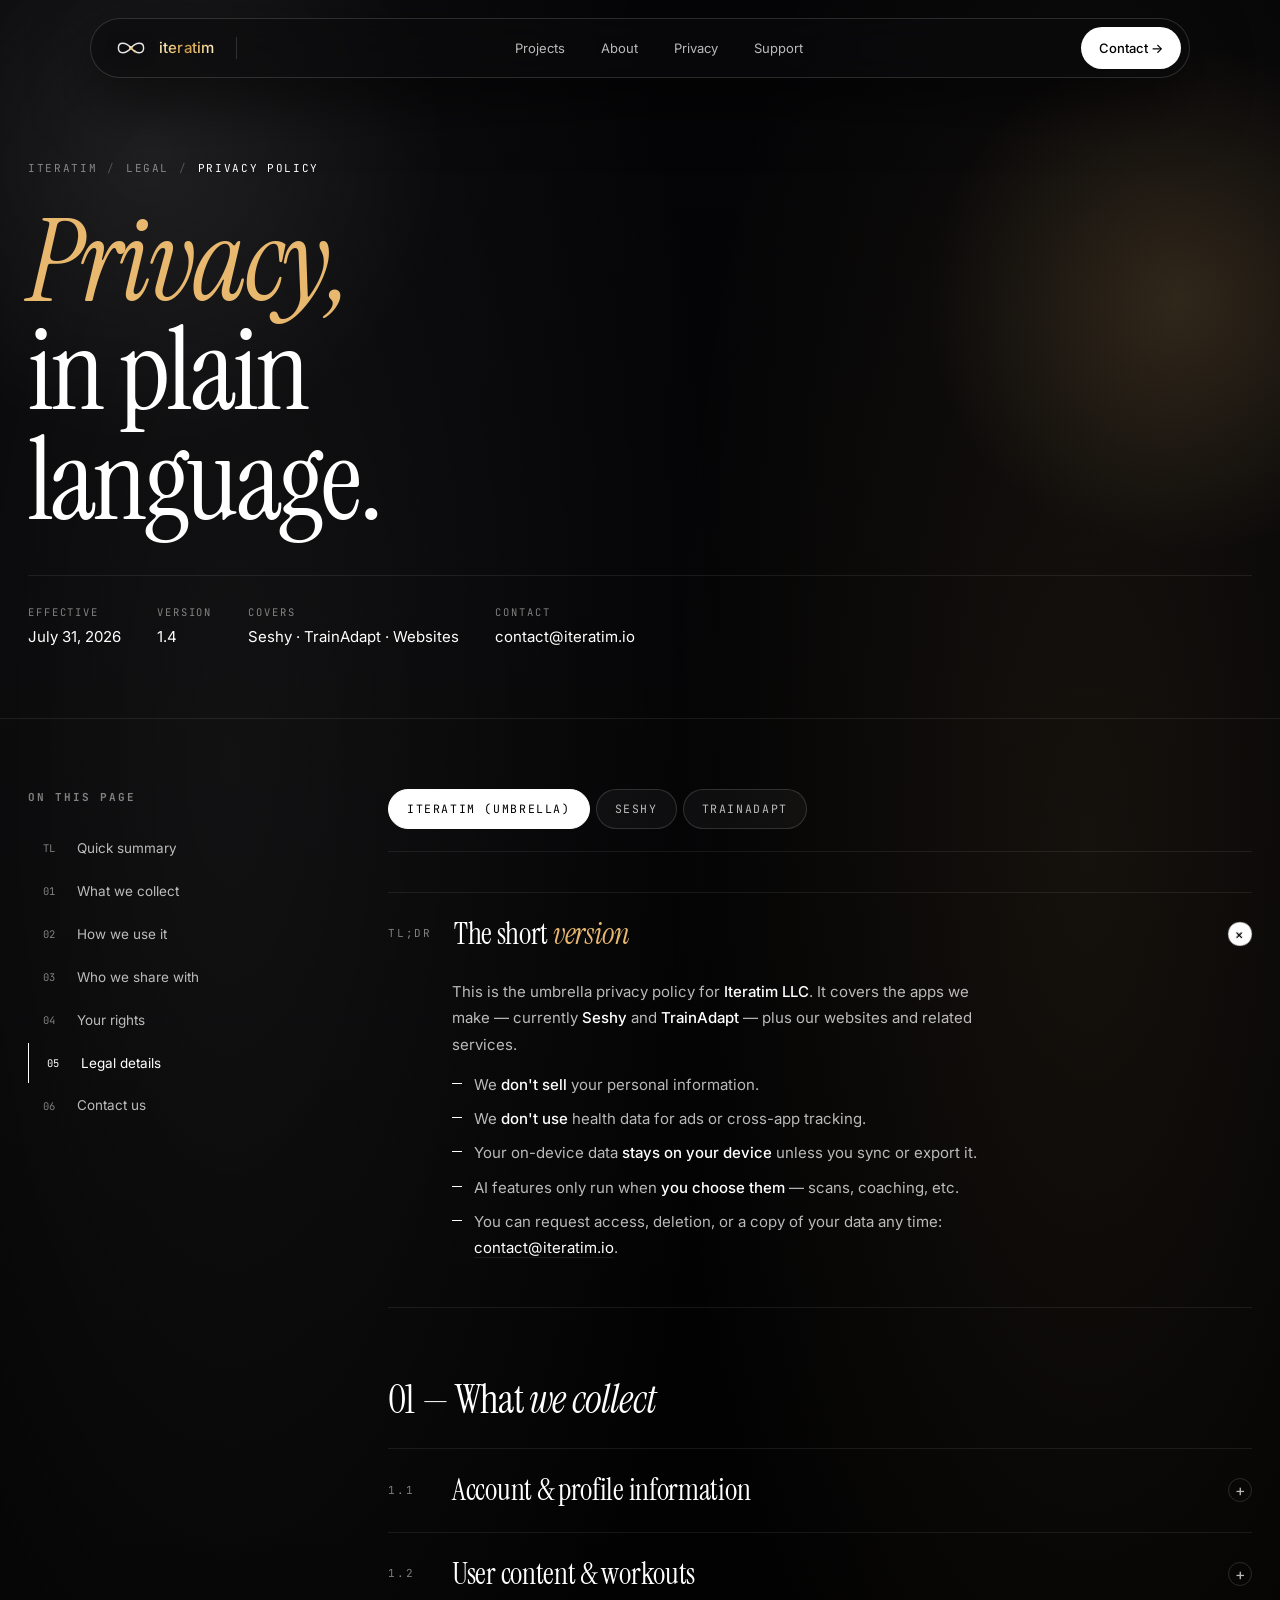
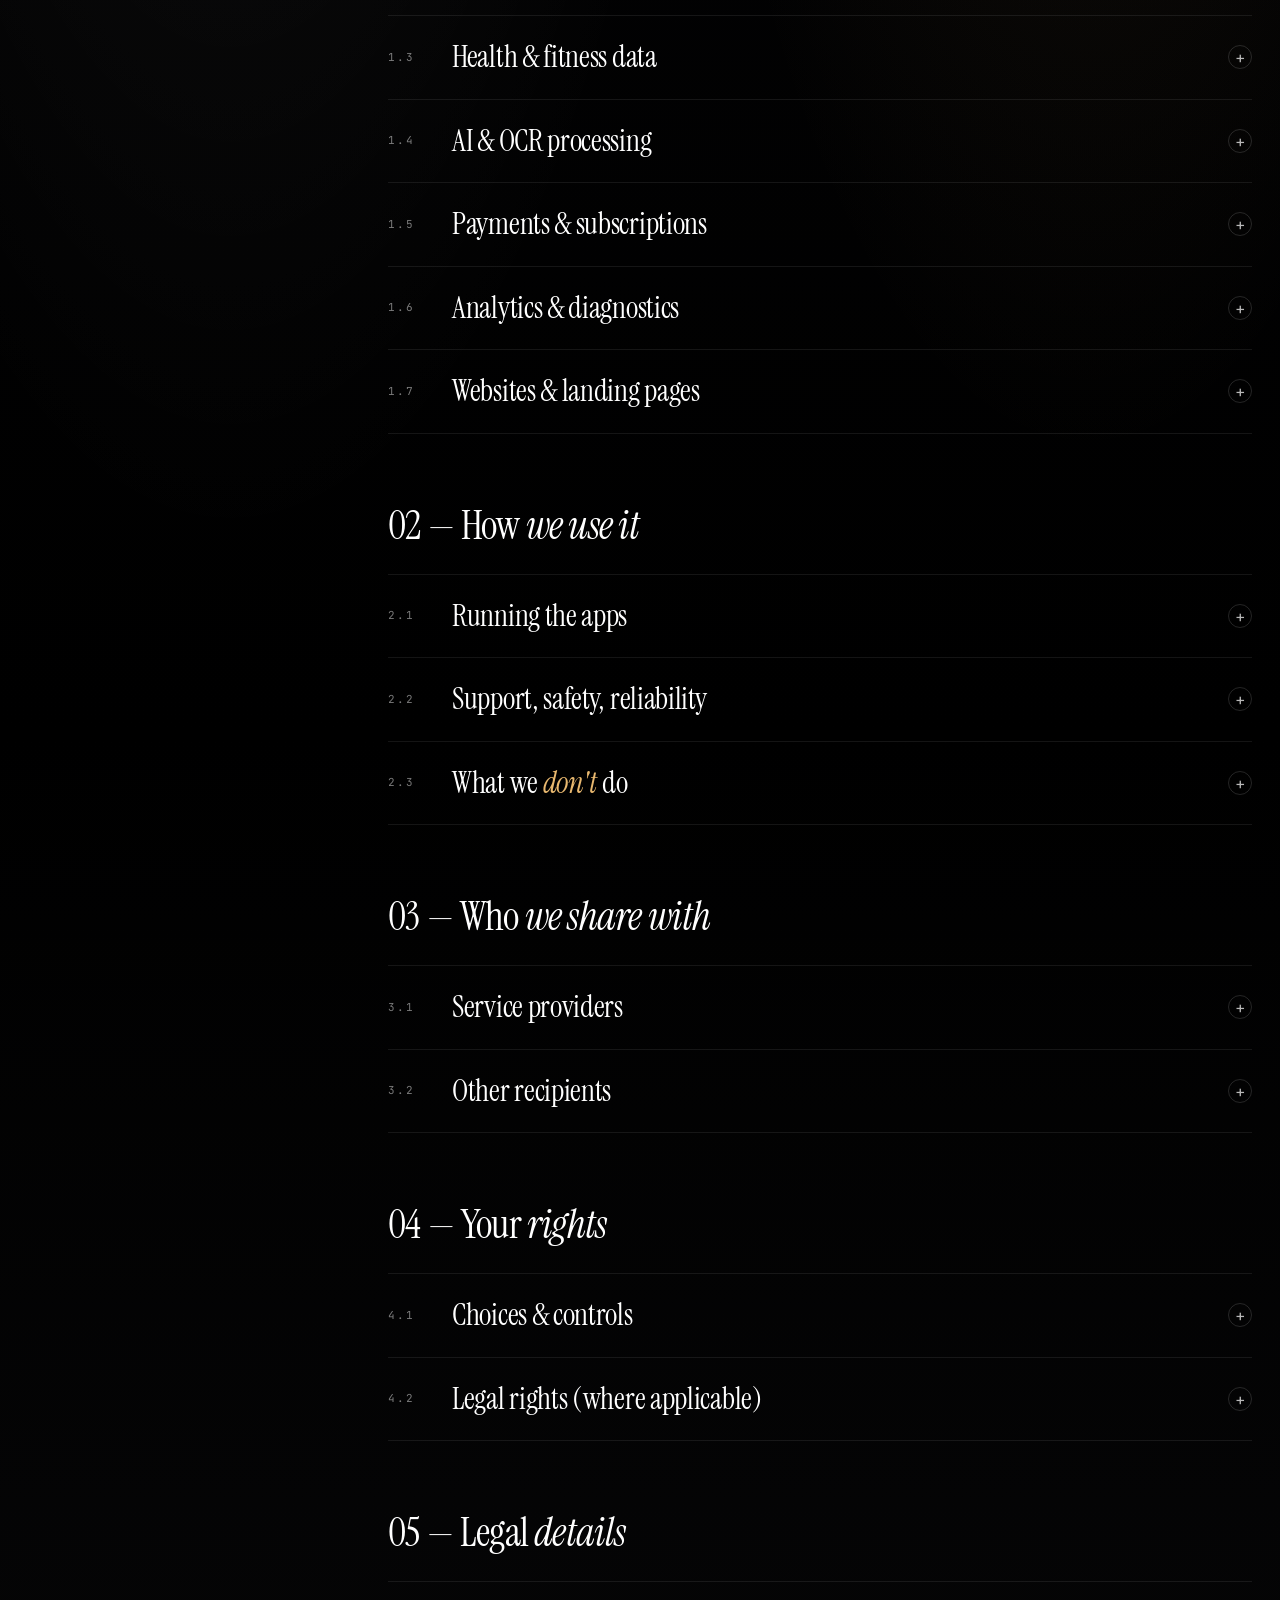
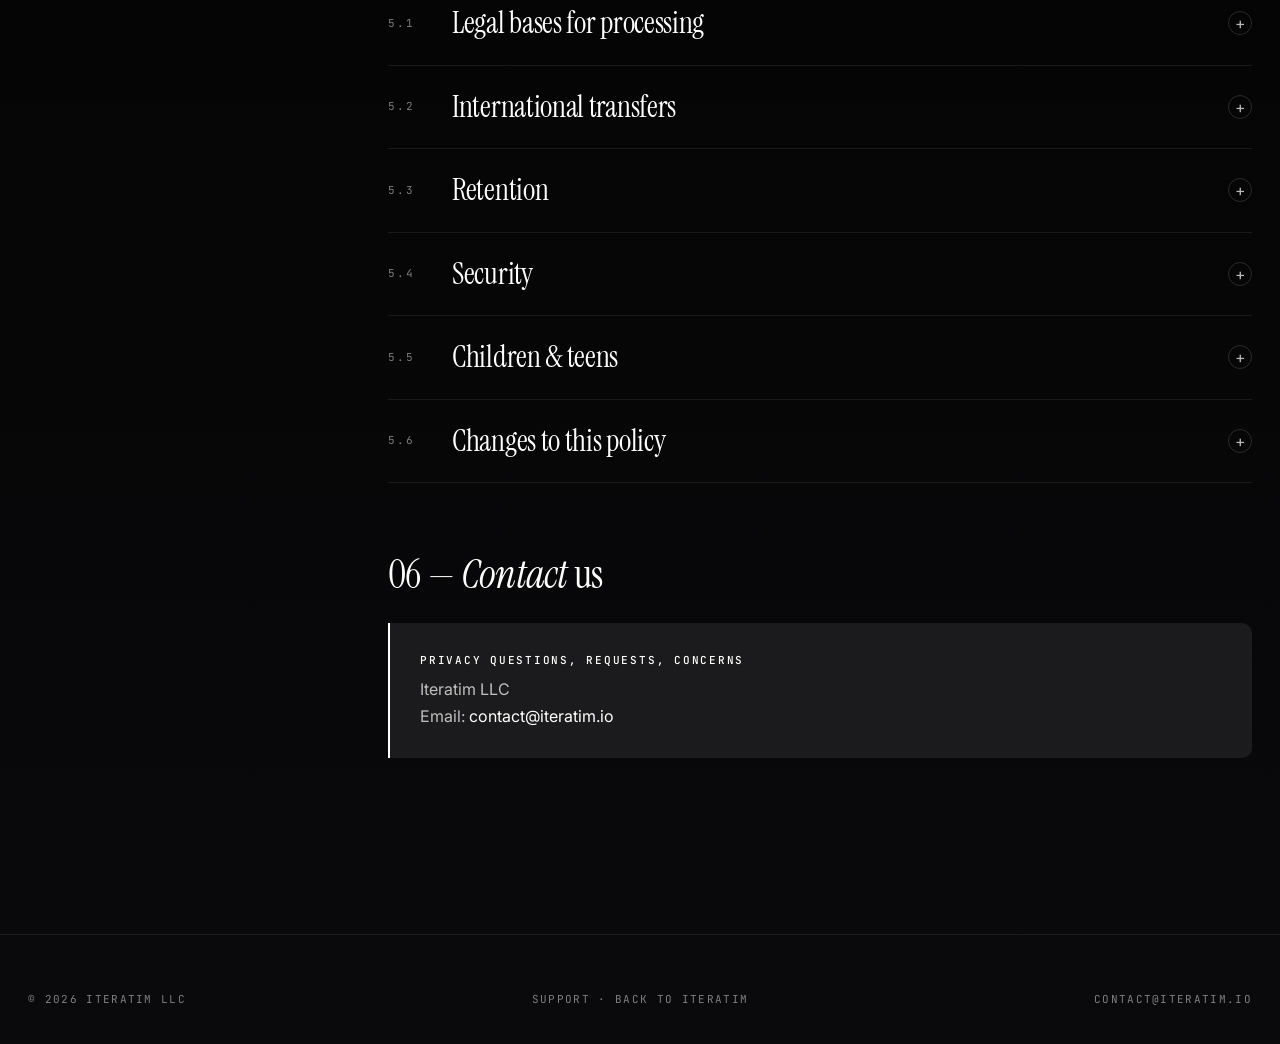
==== commit e316a2b8: "Update site for Seshy launch: App Store links, privacy v1.4, terms v1.2 - Add App Store and seshy.ap" ====
--- a/privacy.html/index.html
+++ b/privacy.html/index.html
@@ -41,8 +41,8 @@
     </a>
     <span class="nav-divider" aria-hidden="true"></span>
     <div class="nav-links">
-      <a href="/index.html#apps">Apps</a>
-      <a href="/index.html#approach">Approach</a>
+      <a href="/index.html#projects">Projects</a>
+      <a href="/index.html#about">About</a>
       <a href="/privacy.html/">Privacy</a>
       <a href="/support.html">Support</a>
     </div>
@@ -61,9 +61,9 @@
     </div>
     <h1><em>Privacy,</em><br>in plain<br>language.</h1>
     <div class="p-meta">
-      <div><span class="k">Effective</span><span class="v">May 21, 2026</span></div>
-      <div><span class="k">Version</span><span class="v">1.3</span></div>
-      <div><span class="k">Covers</span><span class="v">Seshy · TrainAdapt</span></div>
+      <div><span class="k">Effective</span><span class="v">July 31, 2026</span></div>
+      <div><span class="k">Version</span><span class="v">1.4</span></div>
+      <div><span class="k">Covers</span><span class="v">Seshy · TrainAdapt · Websites</span></div>
       <div><span class="k">Contact</span><span class="v">contact@iteratim.io</span></div>
     </div>
   </div>
@@ -116,10 +116,6 @@
                       <li>AI features only run when <strong>you choose them</strong> — scans, coaching, etc.</li>
                       <li>You can request access, deletion, or a copy of your data any time: <a href="mailto:contact@iteratim.io">contact@iteratim.io</a>.</li>
                     </ul>
-                    <div class="callout">
-                      <b>Not legal advice</b>
-                      This document is an Iteratim product/legal draft. If you need legal help, talk to a qualified attorney.
-                    </div>
                   </div>
                 </div>
               </div>
@@ -184,6 +180,20 @@
                 <div class="acc-body"><div class="acc-body-inner">
                   <p>We collect limited analytics and diagnostics to understand reliability, feature usage, and crashes: app version, device type, OS, locale, interaction events, crash reports, error logs, and approximate IP.</p>
                   <p>We configure these tools to avoid collecting OCR source images, full provider prompts or responses, media paths, exact gym coordinates, health samples, payment card data, or credentials. PostHog session replay is <strong>off</strong> for the Seshy MVP.</p>
+                </div></div>
+              </div>
+              <div class="acc-item">
+                <button class="acc-head"><span class="acc-num">1.7</span><span class="acc-title">Websites &amp; landing pages</span><span class="acc-chev"></span></button>
+                <div class="acc-body"><div class="acc-body-inner">
+                  <p>When you visit our websites — including iteratim.io and the Seshy site at seshy.app (for example, by tapping the link in a Seshy social profile) — we and our providers process limited technical information to deliver the pages and understand, in aggregate, where visitors come from:</p>
+                  <ul>
+                    <li>The page URL you landed on, including a fixed allowlist of campaign ("UTM") parameters such as utm_source, utm_medium, utm_campaign, utm_content, and utm_term</li>
+                    <li>The referring page or app, and the date and time of the visit</li>
+                    <li>Browser and device category (for example browser family, operating system, and mobile vs. desktop)</li>
+                    <li>Approximate network information, such as your IP address, processed by our hosting provider (Netlify) to serve the site and by our analytics provider (PostHog) to derive approximate, city-level location</li>
+                    <li>Explicit interaction events only: a page-view event when a page loads and an event when you tap a download or App Store button</li>
+                  </ul>
+                  <p>Analytics on seshy.app are sent through a first-party endpoint on that domain and are configured for aggregate measurement only. On these sites we do <strong>not</strong> use session replay or screen recording, do <strong>not</strong> build advertising or person-level profiles, do <strong>not</strong> attempt to match a specific social profile or visitor to an app install, and do <strong>not</strong> store analytics cookies or localStorage identifiers — the analytics library runs in memory only, so no identifier persists on your device after you leave the page.</p>
                 </div></div>
               </div>
             </div>
@@ -233,7 +243,8 @@
                     <tbody>
                       <tr><td>Supabase</td><td>Auth, database, row-level-security storage, edge functions, feedback, workout data</td></tr>
                       <tr><td>RevenueCat</td><td>Purchase validation, subscriptions, entitlements, restores</td></tr>
-                      <tr><td>PostHog</td><td>Product analytics, funnel events, feature usage</td></tr>
+                      <tr><td>PostHog</td><td>Product analytics, funnel events, feature usage, website analytics</td></tr>
+                      <tr><td>Netlify</td><td>Website hosting and delivery for seshy.app (request logs, IP, request metadata)</td></tr>
                       <tr><td>Sentry</td><td>Crash reporting, diagnostics, sanitized logs</td></tr>
                       <tr><td>Google Gemini / Google AI</td><td>Seshy OCR + TrainAdapt AI programs where enabled</td></tr>
                       <tr><td>OpenAI</td><td>TrainAdapt AI program generation, summaries, recommendations</td></tr>
@@ -323,6 +334,7 @@
                     <li>OCR feedback records: retained for debugging and product improvement</li>
                     <li>Temporary export files: deleted after share/save flows when practical</li>
                     <li>Analytics, diagnostic, security, and subscription logs: reasonable operational periods</li>
+                    <li>Website analytics events: aggregate event data retained for reasonable operational periods; no persistent identifiers are stored in your browser</li>
                   </ul>
                 </div></div>
               </div>
@@ -396,6 +408,14 @@
                 <p>No advertising. No cross-app tracking. No sale of personal information. No use of health data for marketing, profiling, or targeted advertising. PostHog session replay is off for the MVP configuration.</p>
               </div></div>
             </div>
+            <div class="acc-item">
+              <button class="acc-head"><span class="acc-num">S.5</span><span class="acc-title">The seshy.app website</span><span class="acc-chev"></span></button>
+              <div class="acc-body"><div class="acc-body-inner">
+                <p>Seshy has a marketing website at <strong>seshy.app</strong>. If you arrive there from a Seshy social profile link, the link may include campaign ("UTM") tags identifying the source — for example, that you came from the Instagram profile.</p>
+                <p>On seshy.app we process only: the landing URL and its allowlisted UTM tags, the referrer, a timestamp, browser and device category, approximate network information (IP address processed by Netlify for hosting and by PostHog to derive approximate location), and two kinds of explicit events — a page view and a tap on the App Store button.</p>
+                <p>Analytics run through a first-party endpoint on seshy.app with in-memory persistence only: <strong>no analytics cookies, no localStorage, no session replay, no autocapture, no advertising profiles</strong>, and no attempt to link a specific social profile or website visit to a later app install.</p>
+              </div></div>
+            </div>
           </div>
         </div>
 
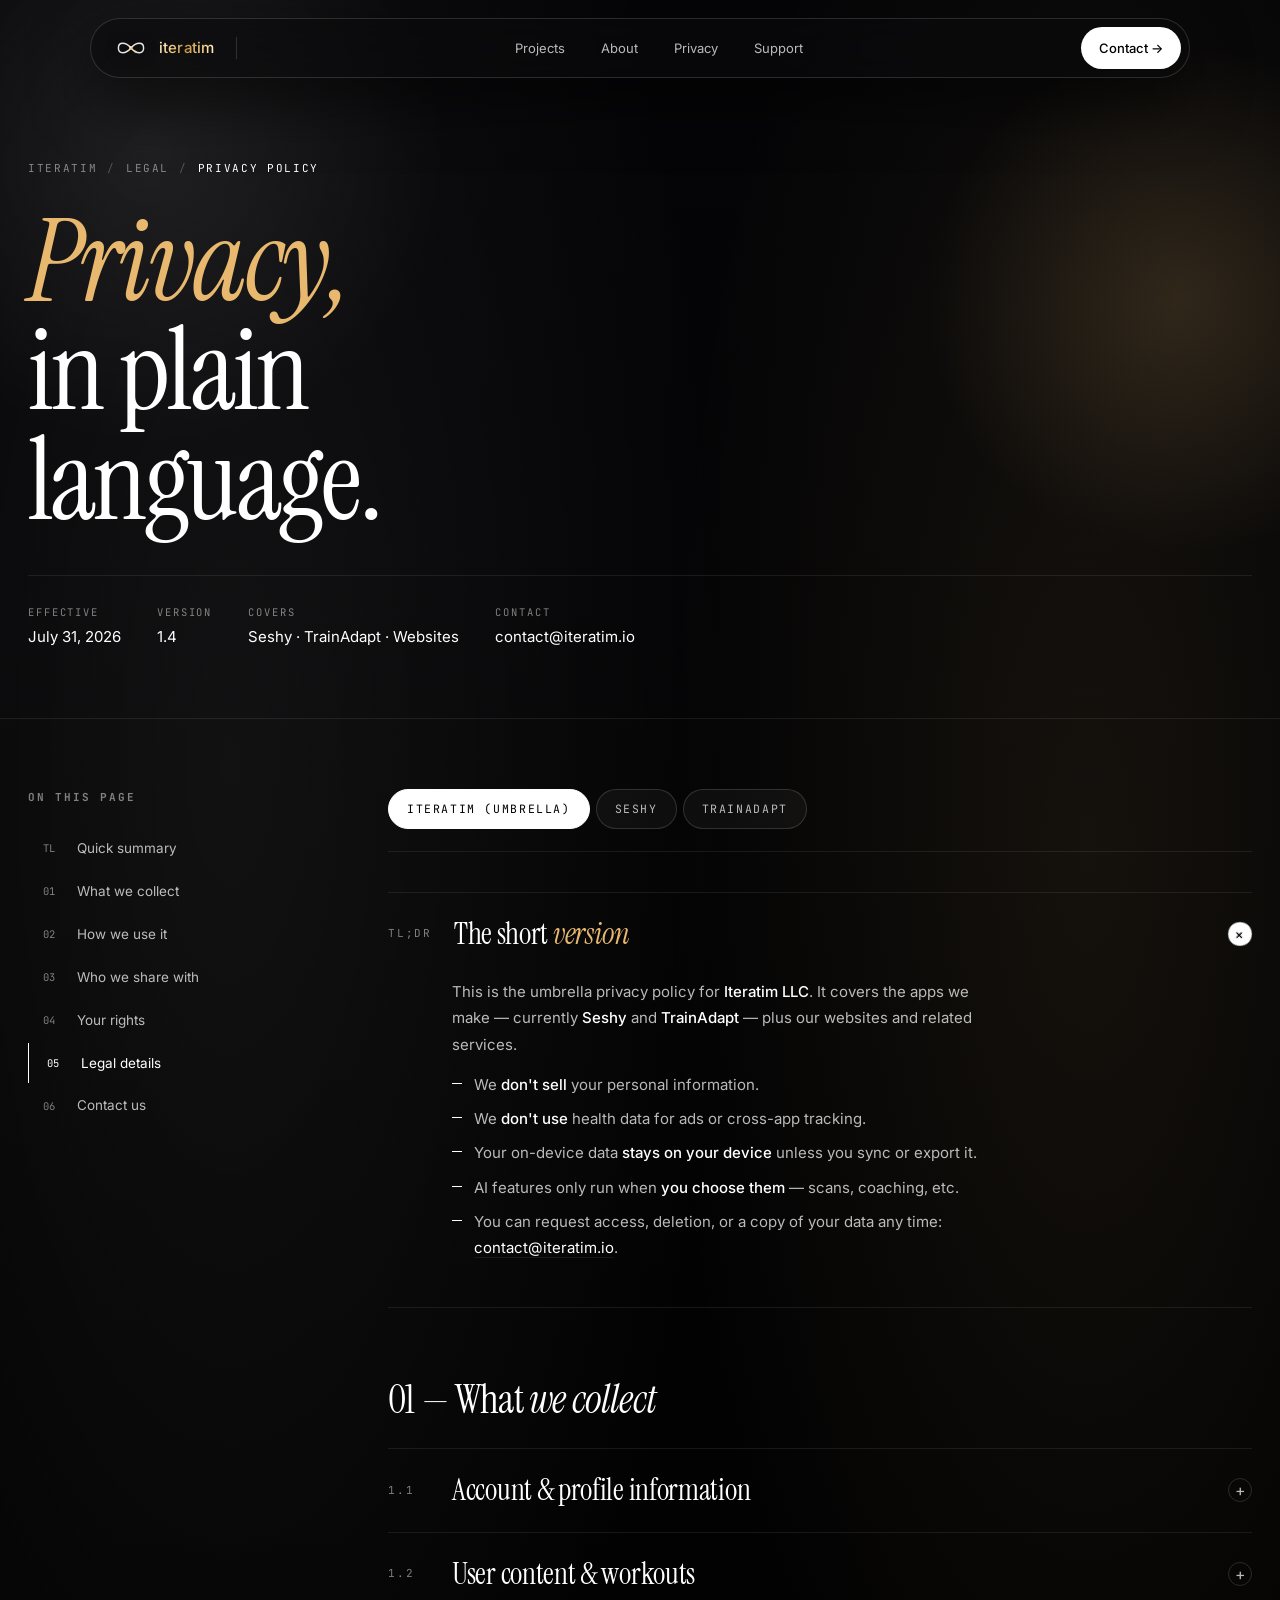
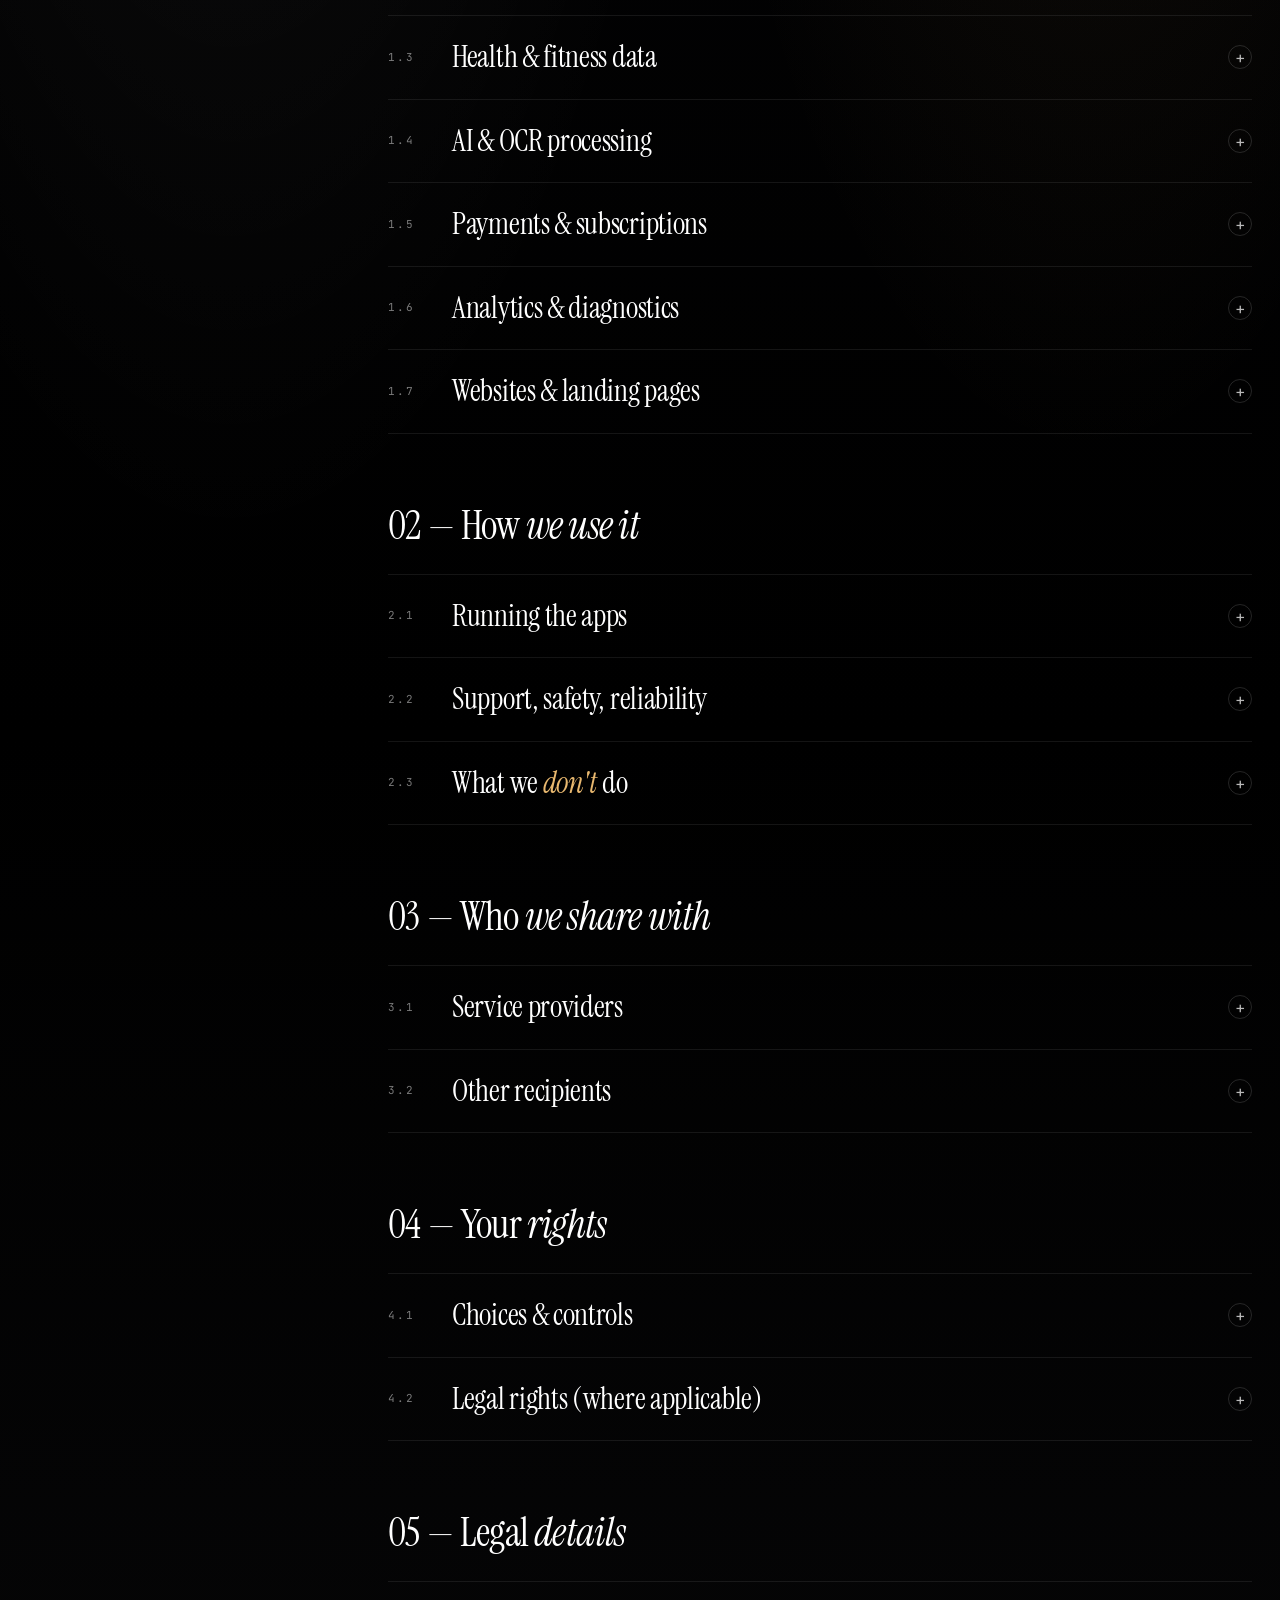
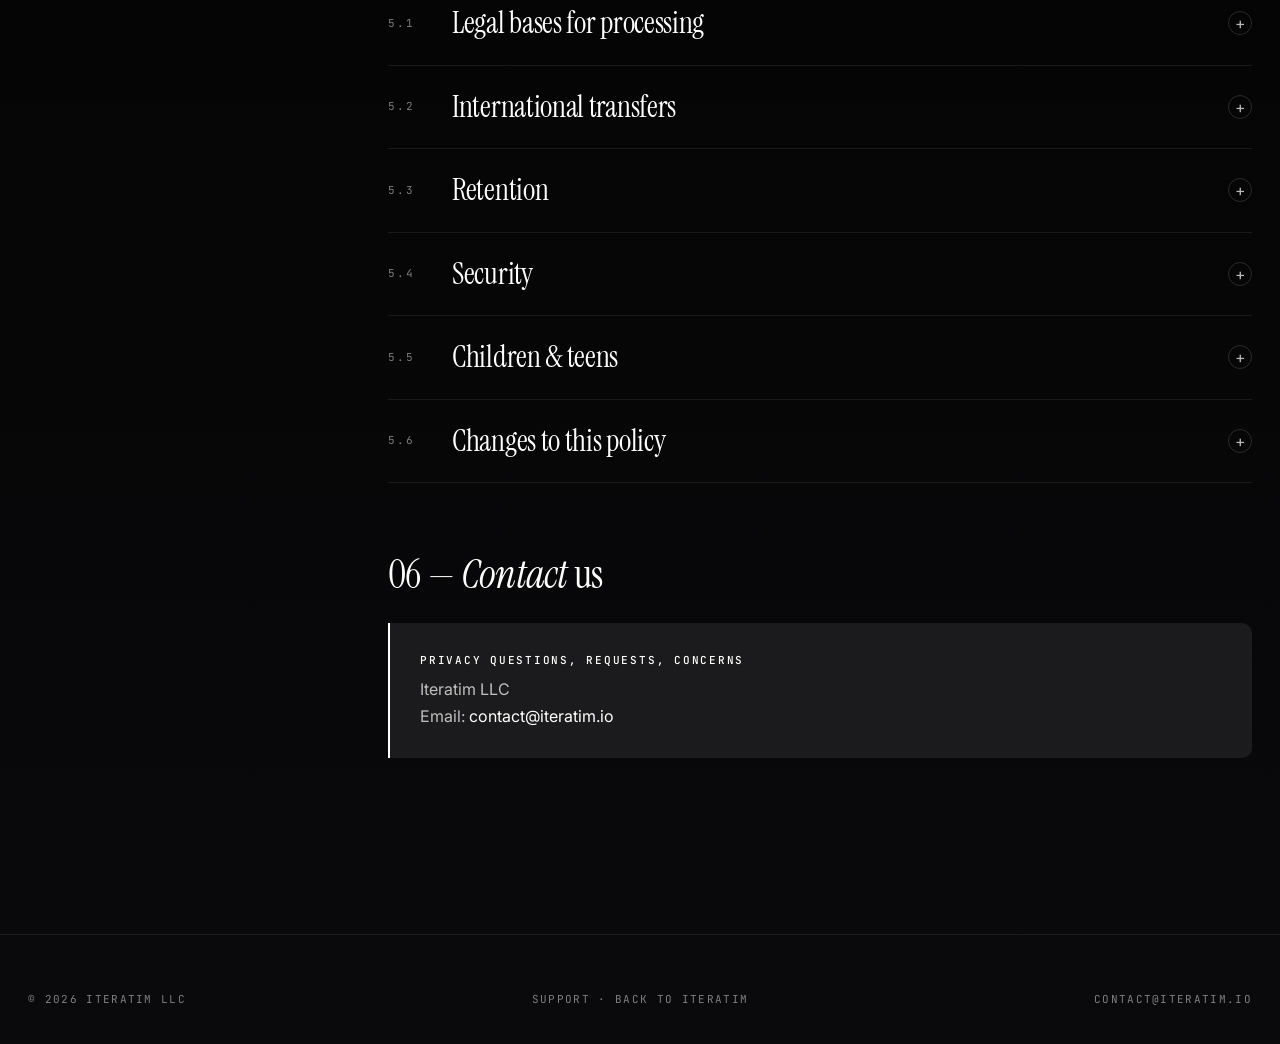
==== commit 41a9872e: "Correct Seshy site references from seshy.app to seshy.iteratim.io seshy.app is registered to a third" ====
--- a/privacy.html/index.html
+++ b/privacy.html/index.html
@@ -185,7 +185,7 @@
               <div class="acc-item">
                 <button class="acc-head"><span class="acc-num">1.7</span><span class="acc-title">Websites &amp; landing pages</span><span class="acc-chev"></span></button>
                 <div class="acc-body"><div class="acc-body-inner">
-                  <p>When you visit our websites — including iteratim.io and the Seshy site at seshy.app (for example, by tapping the link in a Seshy social profile) — we and our providers process limited technical information to deliver the pages and understand, in aggregate, where visitors come from:</p>
+                  <p>When you visit our websites — including iteratim.io and the Seshy site at seshy.iteratim.io (for example, by tapping the link in a Seshy social profile) — we and our providers process limited technical information to deliver the pages and understand, in aggregate, where visitors come from:</p>
                   <ul>
                     <li>The page URL you landed on, including a fixed allowlist of campaign ("UTM") parameters such as utm_source, utm_medium, utm_campaign, utm_content, and utm_term</li>
                     <li>The referring page or app, and the date and time of the visit</li>
@@ -193,7 +193,7 @@
                     <li>Approximate network information, such as your IP address, processed by our hosting provider (Netlify) to serve the site and by our analytics provider (PostHog) to derive approximate, city-level location</li>
                     <li>Explicit interaction events only: a page-view event when a page loads and an event when you tap a download or App Store button</li>
                   </ul>
-                  <p>Analytics on seshy.app are sent through a first-party endpoint on that domain and are configured for aggregate measurement only. On these sites we do <strong>not</strong> use session replay or screen recording, do <strong>not</strong> build advertising or person-level profiles, do <strong>not</strong> attempt to match a specific social profile or visitor to an app install, and do <strong>not</strong> store analytics cookies or localStorage identifiers — the analytics library runs in memory only, so no identifier persists on your device after you leave the page.</p>
+                  <p>Analytics on seshy.iteratim.io are sent through a first-party endpoint on that domain and are configured for aggregate measurement only. On these sites we do <strong>not</strong> use session replay or screen recording, do <strong>not</strong> build advertising or person-level profiles, do <strong>not</strong> attempt to match a specific social profile or visitor to an app install, and do <strong>not</strong> store analytics cookies or localStorage identifiers — the analytics library runs in memory only, so no identifier persists on your device after you leave the page.</p>
                 </div></div>
               </div>
             </div>
@@ -244,7 +244,7 @@
                       <tr><td>Supabase</td><td>Auth, database, row-level-security storage, edge functions, feedback, workout data</td></tr>
                       <tr><td>RevenueCat</td><td>Purchase validation, subscriptions, entitlements, restores</td></tr>
                       <tr><td>PostHog</td><td>Product analytics, funnel events, feature usage, website analytics</td></tr>
-                      <tr><td>Netlify</td><td>Website hosting and delivery for seshy.app (request logs, IP, request metadata)</td></tr>
+                      <tr><td>Netlify</td><td>Website hosting and delivery for seshy.iteratim.io (request logs, IP, request metadata)</td></tr>
                       <tr><td>Sentry</td><td>Crash reporting, diagnostics, sanitized logs</td></tr>
                       <tr><td>Google Gemini / Google AI</td><td>Seshy OCR + TrainAdapt AI programs where enabled</td></tr>
                       <tr><td>OpenAI</td><td>TrainAdapt AI program generation, summaries, recommendations</td></tr>
@@ -409,11 +409,11 @@
               </div></div>
             </div>
             <div class="acc-item">
-              <button class="acc-head"><span class="acc-num">S.5</span><span class="acc-title">The seshy.app website</span><span class="acc-chev"></span></button>
-              <div class="acc-body"><div class="acc-body-inner">
-                <p>Seshy has a marketing website at <strong>seshy.app</strong>. If you arrive there from a Seshy social profile link, the link may include campaign ("UTM") tags identifying the source — for example, that you came from the Instagram profile.</p>
-                <p>On seshy.app we process only: the landing URL and its allowlisted UTM tags, the referrer, a timestamp, browser and device category, approximate network information (IP address processed by Netlify for hosting and by PostHog to derive approximate location), and two kinds of explicit events — a page view and a tap on the App Store button.</p>
-                <p>Analytics run through a first-party endpoint on seshy.app with in-memory persistence only: <strong>no analytics cookies, no localStorage, no session replay, no autocapture, no advertising profiles</strong>, and no attempt to link a specific social profile or website visit to a later app install.</p>
+              <button class="acc-head"><span class="acc-num">S.5</span><span class="acc-title">The seshy.iteratim.io website</span><span class="acc-chev"></span></button>
+              <div class="acc-body"><div class="acc-body-inner">
+                <p>Seshy has a marketing website at <strong>seshy.iteratim.io</strong>. If you arrive there from a Seshy social profile link, the link may include campaign ("UTM") tags identifying the source — for example, that you came from the Instagram profile.</p>
+                <p>On seshy.iteratim.io we process only: the landing URL and its allowlisted UTM tags, the referrer, a timestamp, browser and device category, approximate network information (IP address processed by Netlify for hosting and by PostHog to derive approximate location), and two kinds of explicit events — a page view and a tap on the App Store button.</p>
+                <p>Analytics run through a first-party endpoint on seshy.iteratim.io with in-memory persistence only: <strong>no analytics cookies, no localStorage, no session replay, no autocapture, no advertising profiles</strong>, and no attempt to link a specific social profile or website visit to a later app install.</p>
               </div></div>
             </div>
           </div>
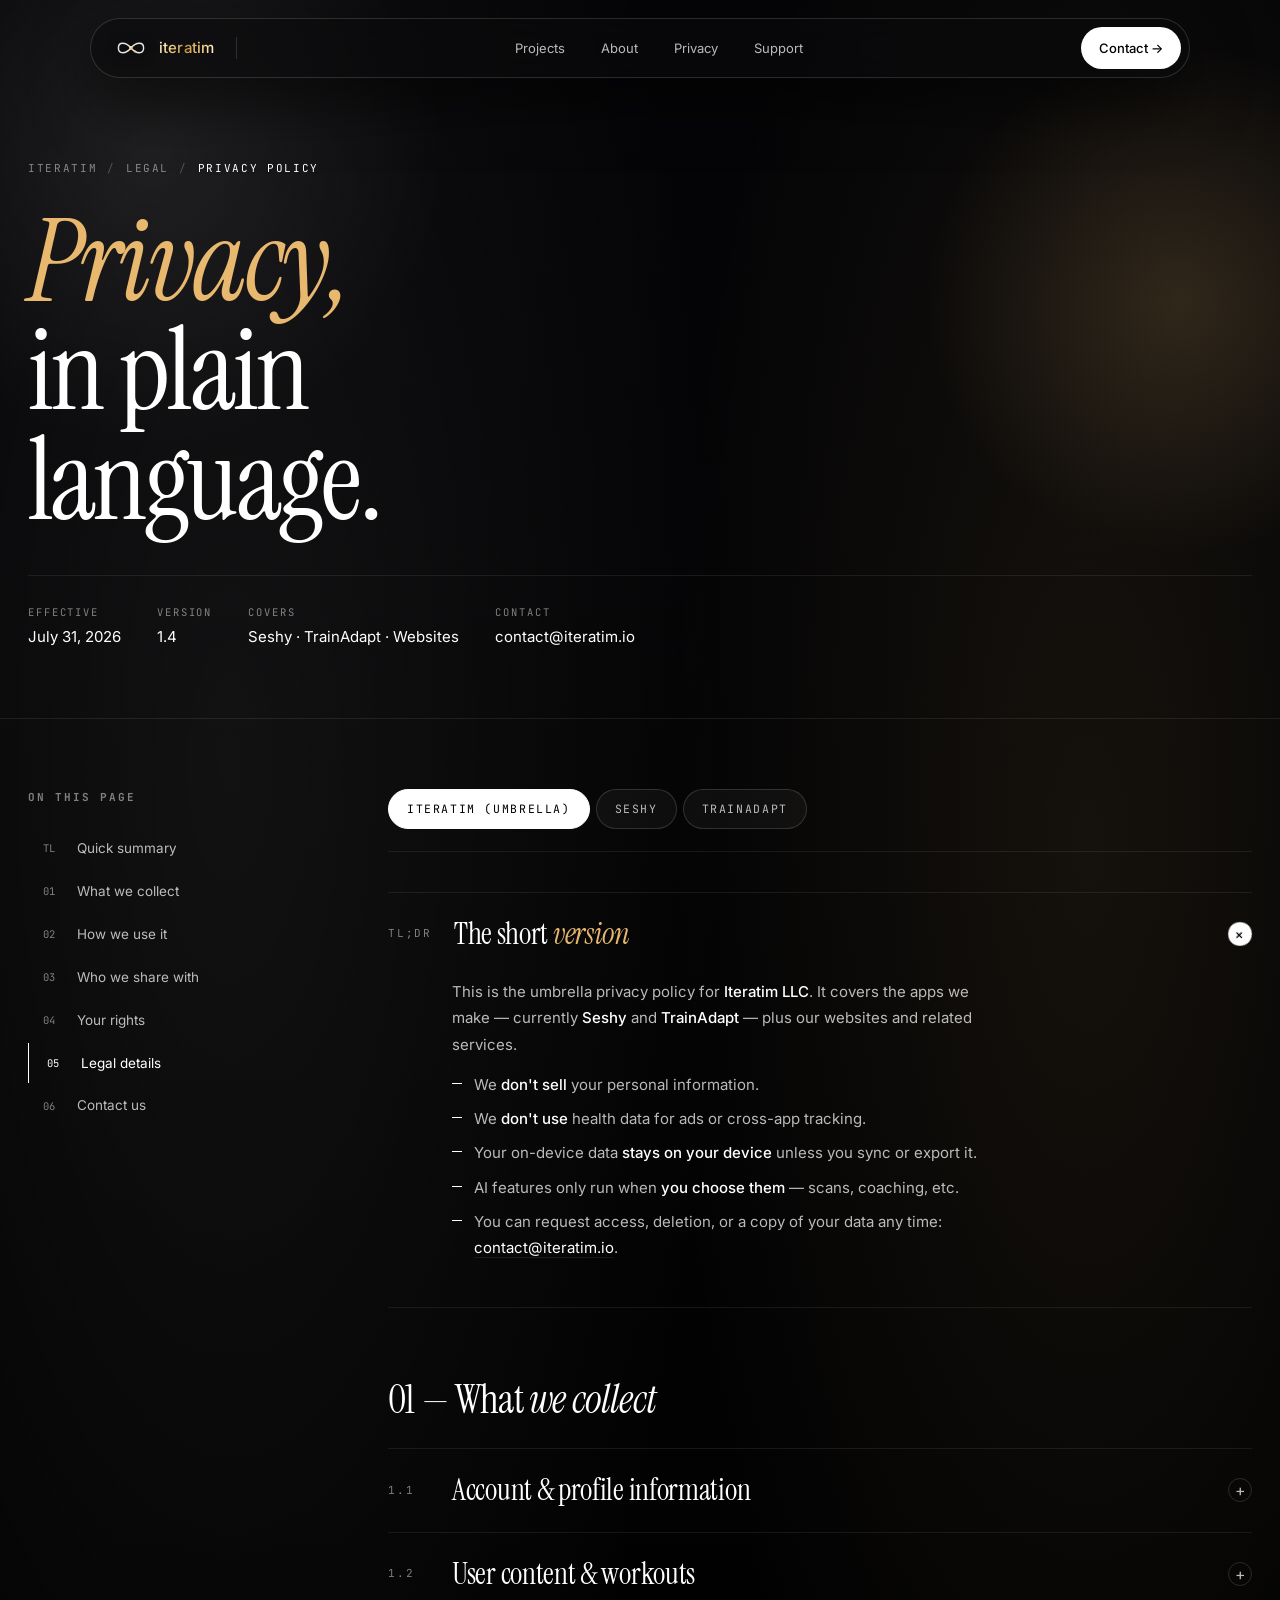
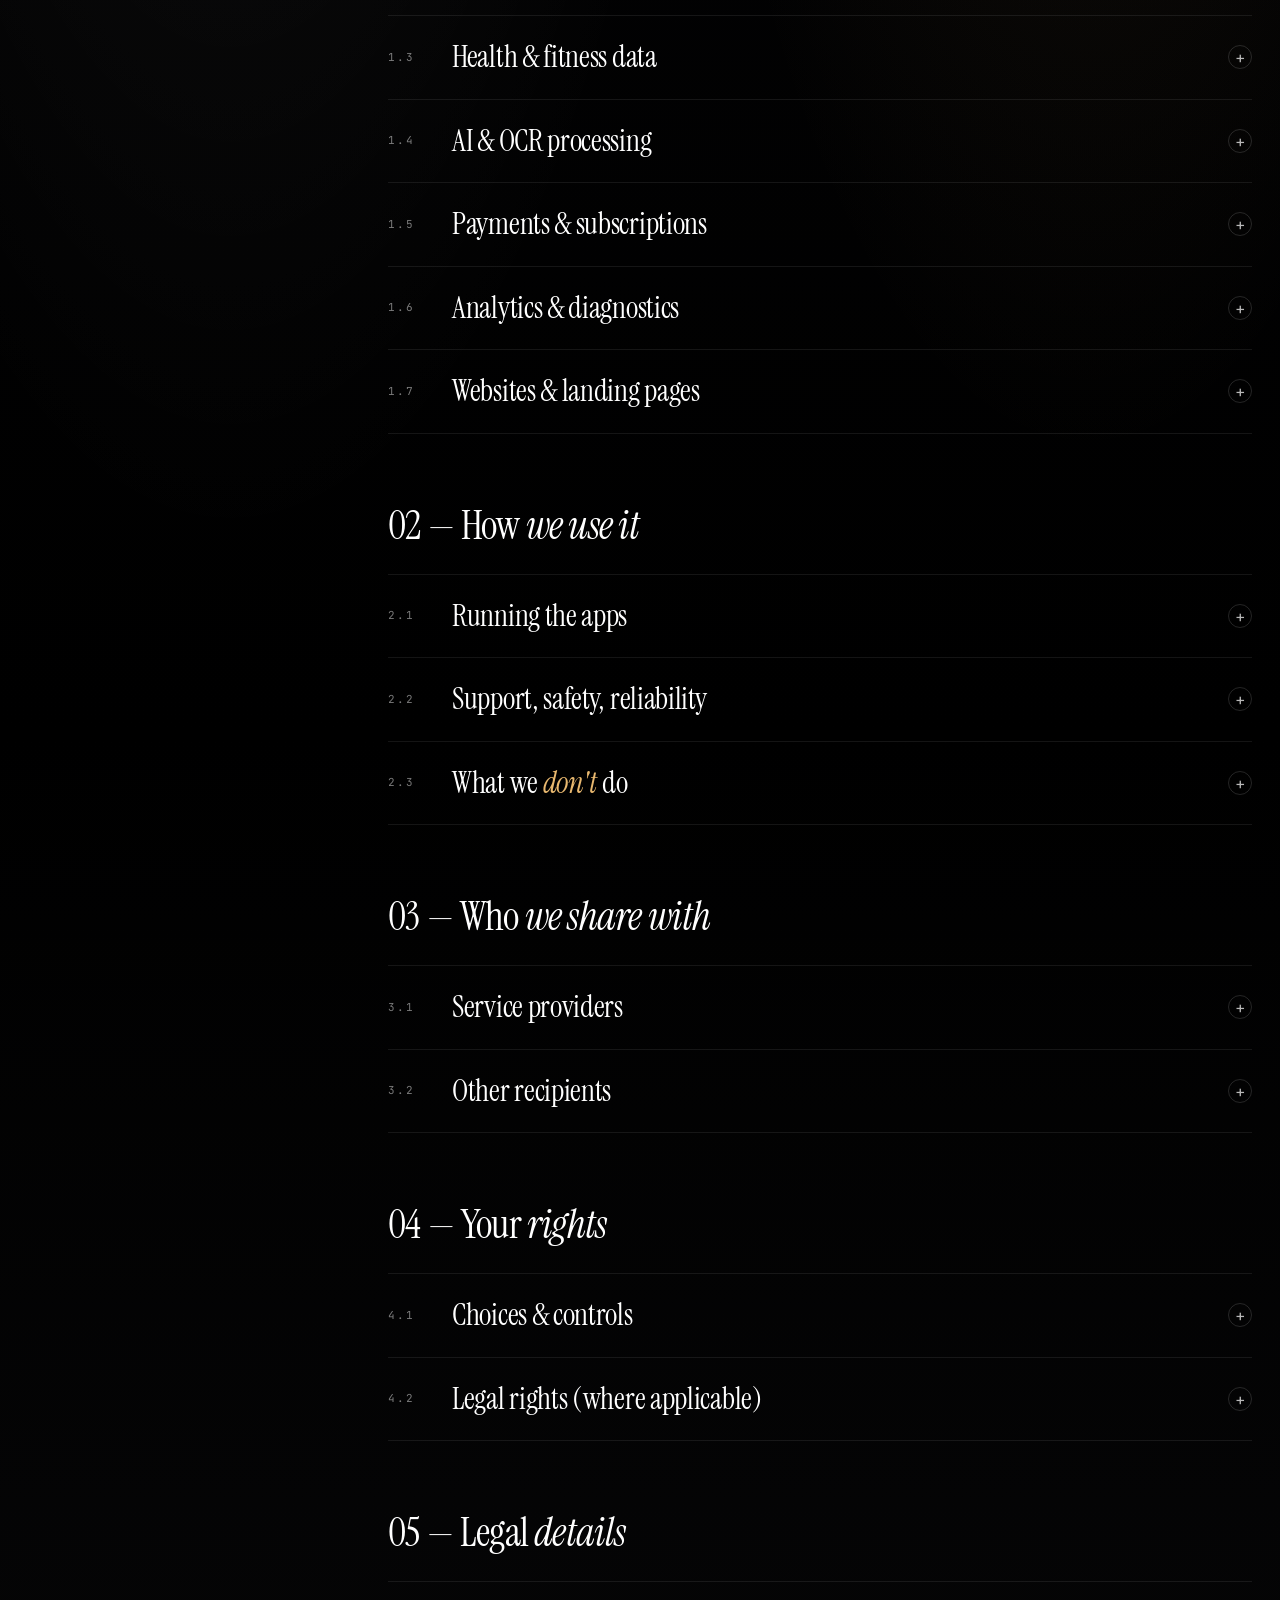
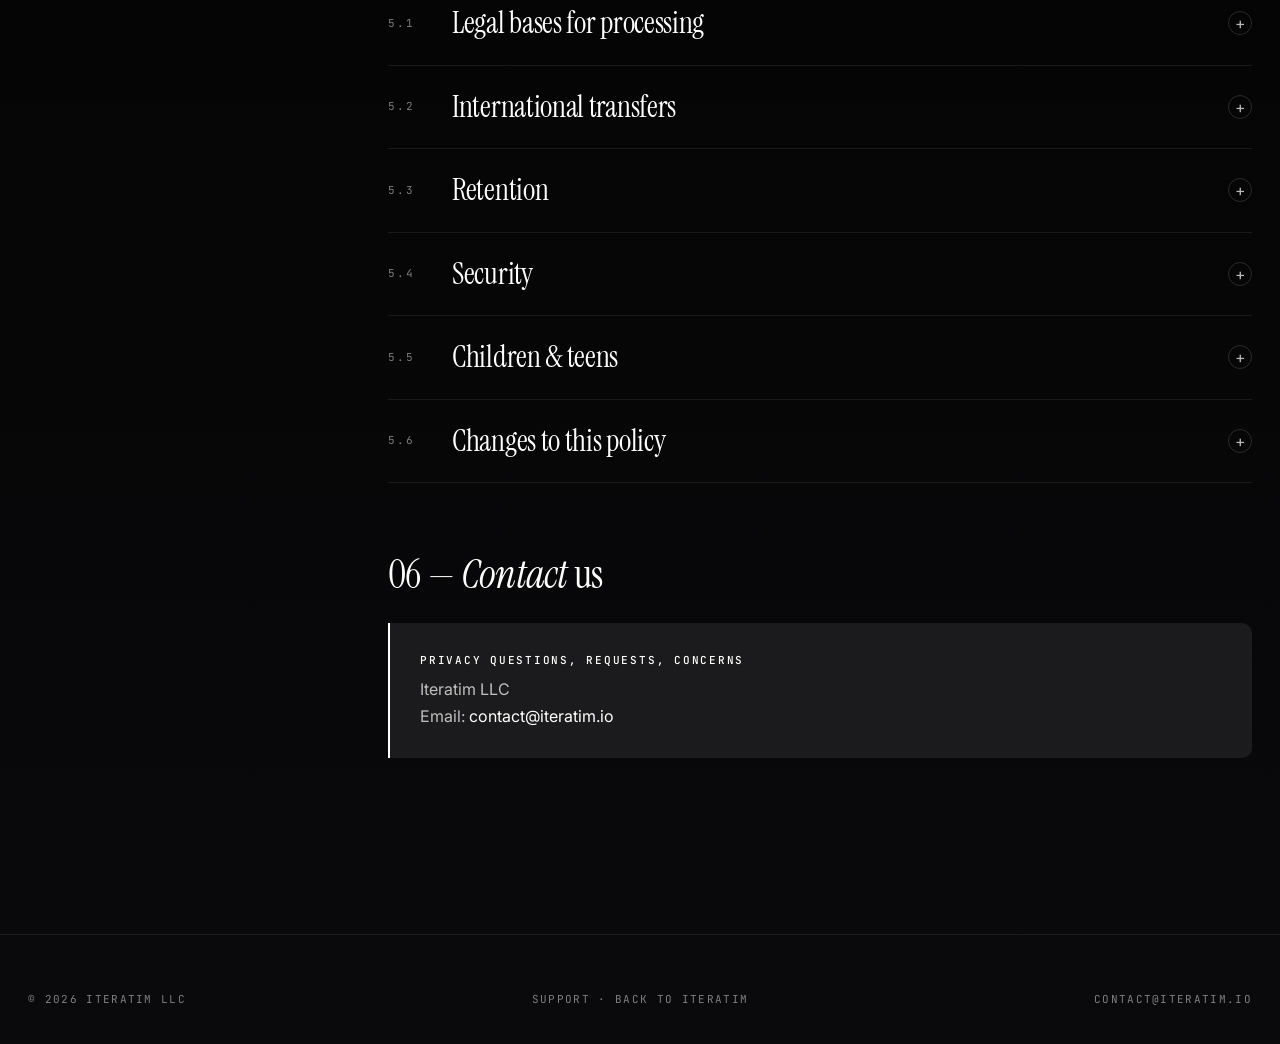
==== commit 2aea5dd3: "Privacy v1.4: cover automatic App Store forwarding and the session flag The App Store event can now " ====
--- a/privacy.html/index.html
+++ b/privacy.html/index.html
@@ -191,9 +191,10 @@
                     <li>The referring page or app, and the date and time of the visit</li>
                     <li>Browser and device category (for example browser family, operating system, and mobile vs. desktop)</li>
                     <li>Approximate network information, such as your IP address, processed by our hosting provider (Netlify) to serve the site and by our analytics provider (PostHog) to derive approximate, city-level location</li>
-                    <li>Explicit interaction events only: a page-view event when a page loads and an event when you tap a download or App Store button</li>
+                    <li>Explicit interaction events only: a page-view event when a page loads, and an event when you continue to the App Store — whether you tap the download button or a campaign link forwards you there automatically</li>
                   </ul>
                   <p>Analytics on seshy.iteratim.io are sent through a first-party endpoint on that domain and are configured for aggregate measurement only. On these sites we do <strong>not</strong> use session replay or screen recording, do <strong>not</strong> build advertising or person-level profiles, do <strong>not</strong> attempt to match a specific social profile or visitor to an app install, and do <strong>not</strong> store analytics cookies or localStorage identifiers — the analytics library runs in memory only, so no identifier persists on your device after you leave the page.</p>
+                  <p>Campaign links that forward you straight to the App Store store one small, non-identifying flag in your browser's session storage. Its only purpose is to stop the forward from repeating if you navigate back, and your browser discards it when you close the tab. It contains no identifier and is never sent to our analytics.</p>
                 </div></div>
               </div>
             </div>
@@ -412,8 +413,8 @@
               <button class="acc-head"><span class="acc-num">S.5</span><span class="acc-title">The seshy.iteratim.io website</span><span class="acc-chev"></span></button>
               <div class="acc-body"><div class="acc-body-inner">
                 <p>Seshy has a marketing website at <strong>seshy.iteratim.io</strong>. If you arrive there from a Seshy social profile link, the link may include campaign ("UTM") tags identifying the source — for example, that you came from the Instagram profile.</p>
-                <p>On seshy.iteratim.io we process only: the landing URL and its allowlisted UTM tags, the referrer, a timestamp, browser and device category, approximate network information (IP address processed by Netlify for hosting and by PostHog to derive approximate location), and two kinds of explicit events — a page view and a tap on the App Store button.</p>
-                <p>Analytics run through a first-party endpoint on seshy.iteratim.io with in-memory persistence only: <strong>no analytics cookies, no localStorage, no session replay, no autocapture, no advertising profiles</strong>, and no attempt to link a specific social profile or website visit to a later app install.</p>
+                <p>On seshy.iteratim.io we process only: the landing URL and its allowlisted UTM tags, the referrer, a timestamp, browser and device category, approximate network information (IP address processed by Netlify for hosting and by PostHog to derive approximate location), and two kinds of explicit events — a page view, and your continuation to the App Store (either by tapping the button or by an automatic forward from a campaign link).</p>
+                <p>Analytics run through a first-party endpoint on seshy.iteratim.io with in-memory persistence only: <strong>no analytics cookies, no localStorage, no session replay, no autocapture, no advertising profiles</strong>, and no attempt to link a specific social profile or website visit to a later app install. The only thing stored on your device is a single non-identifying session-storage flag that keeps an automatic App Store forward from repeating; it is discarded when you close the tab.</p>
               </div></div>
             </div>
           </div>
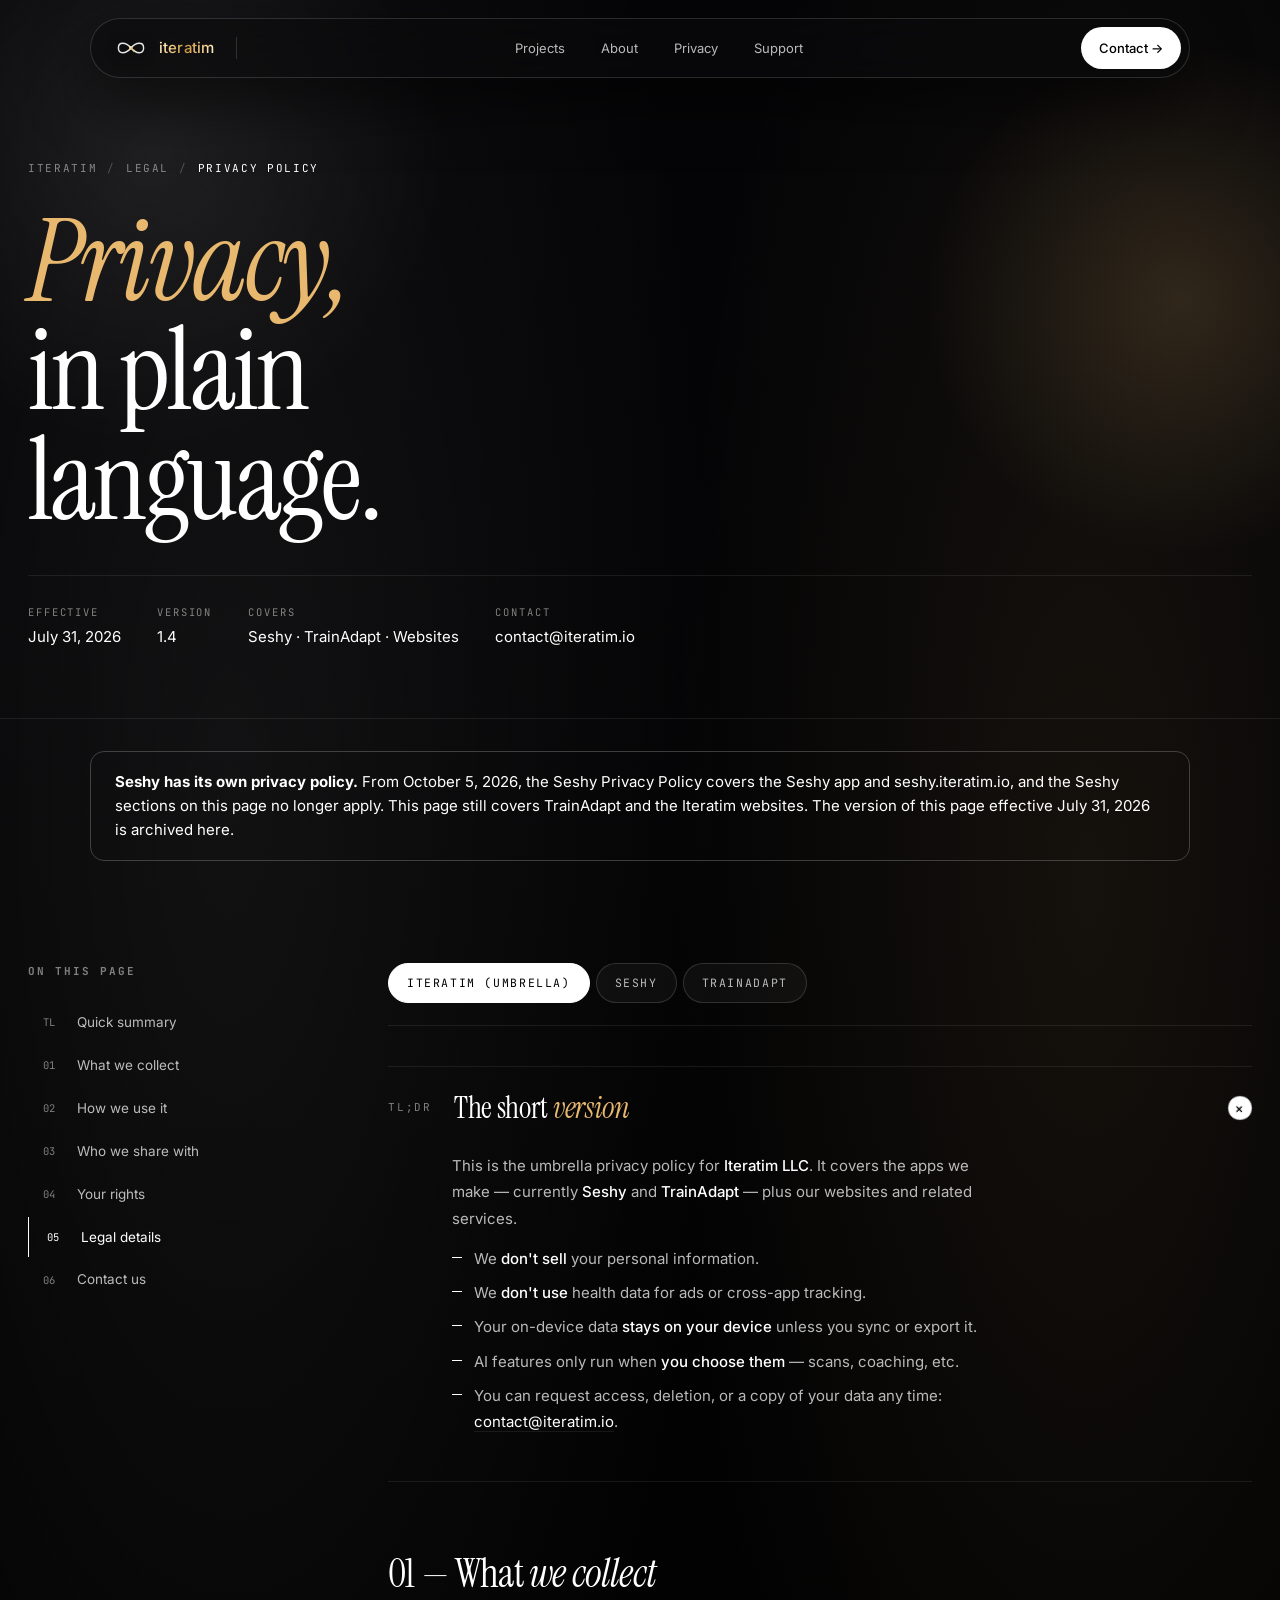
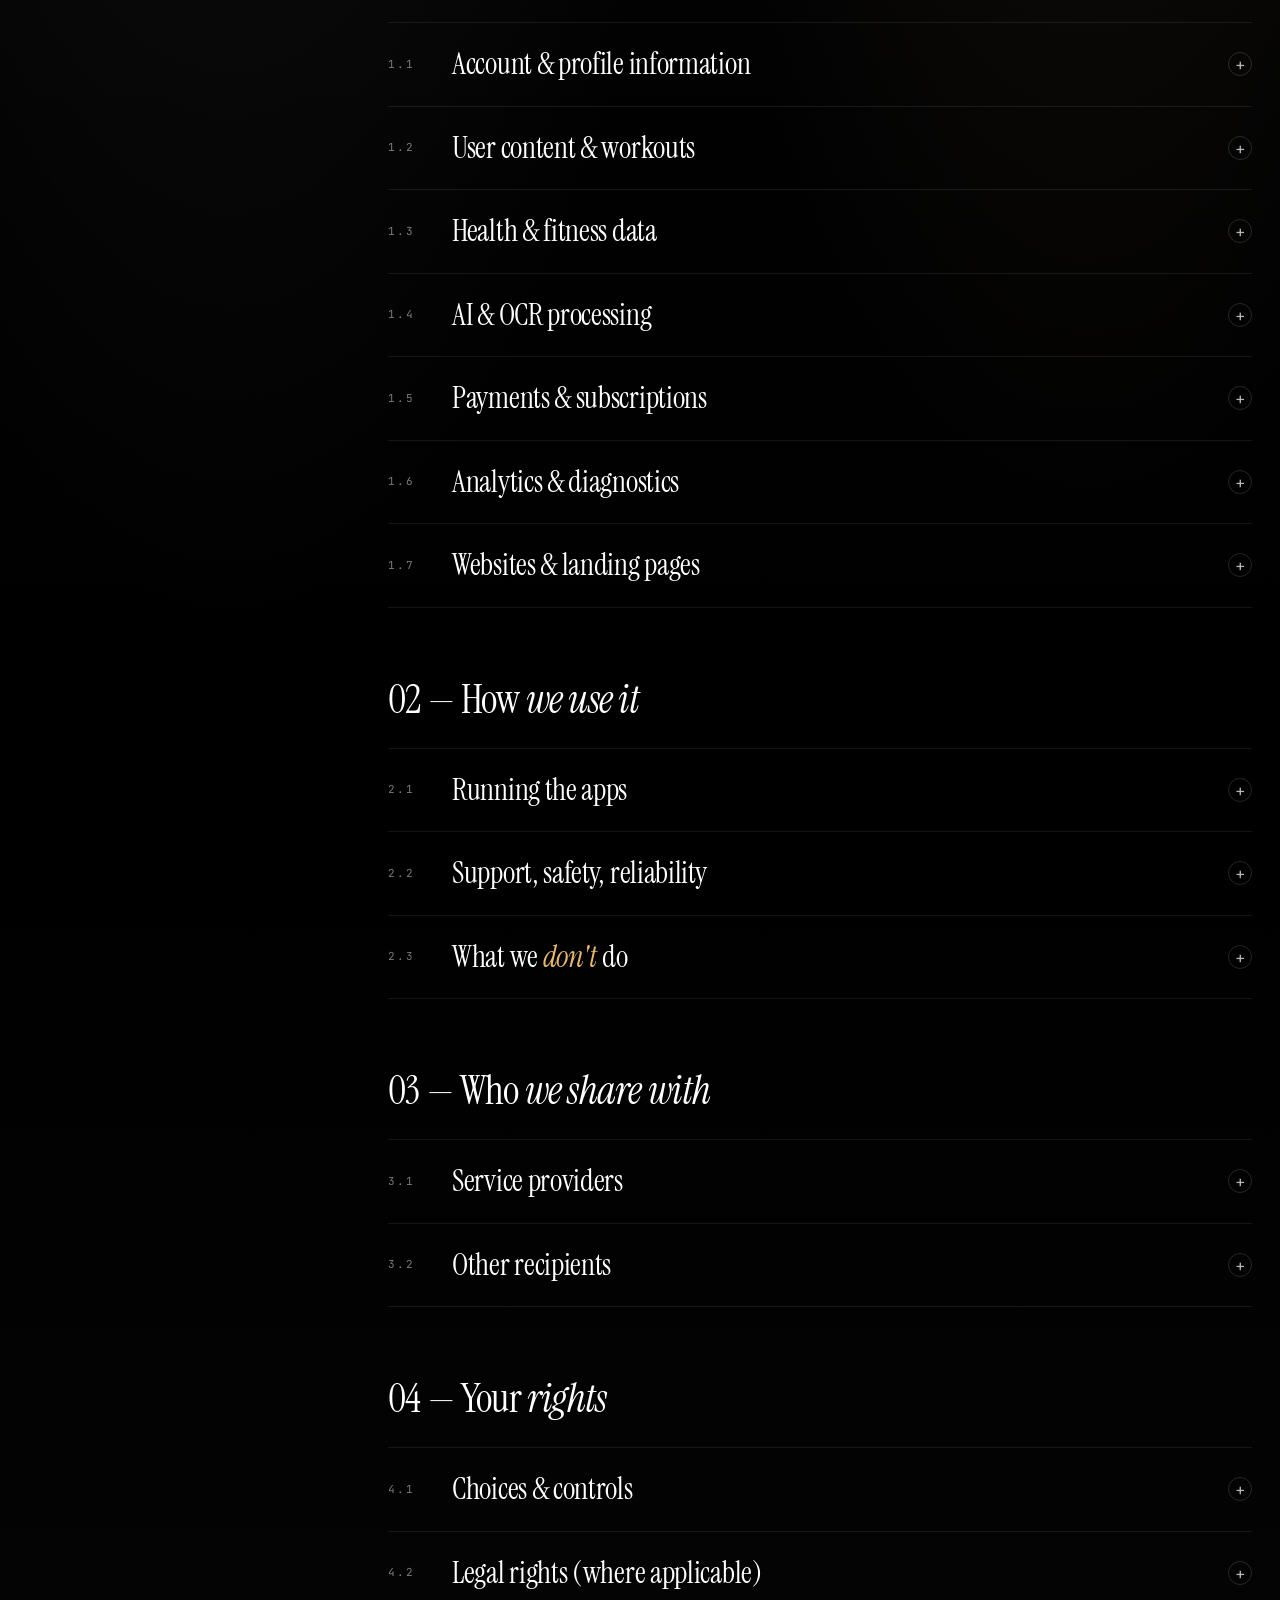
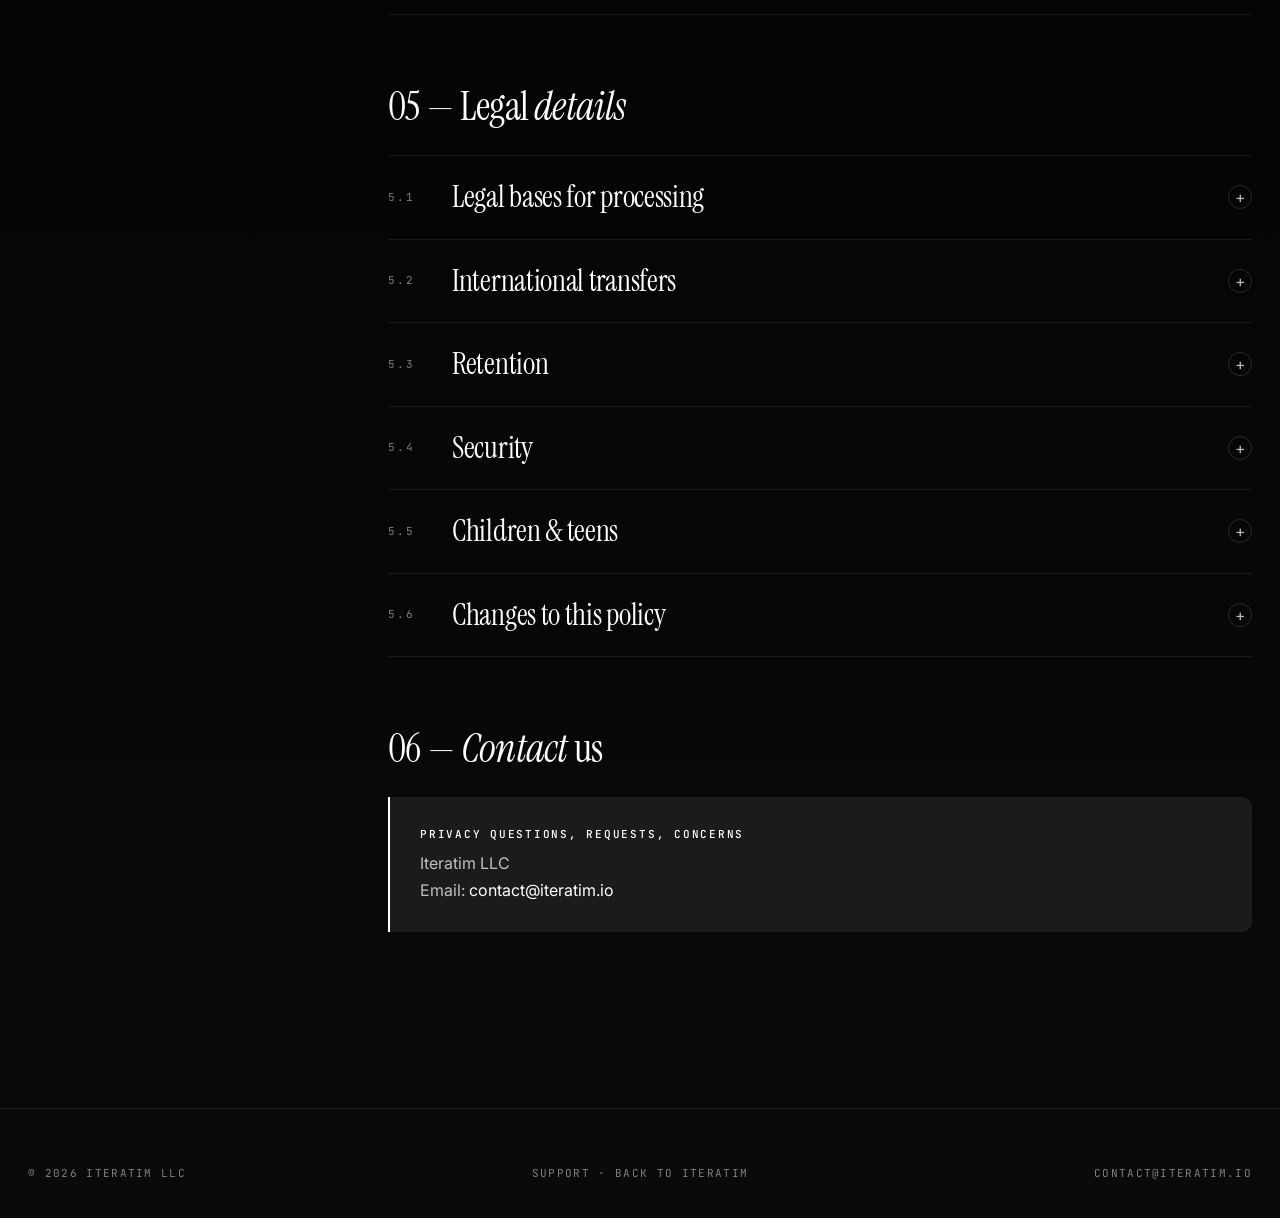
==== commit bd244495: "Seshy legal moved notices: effective October 5, 2026 Co-Authored-By: Claude Opus 5.5 <noreply@anthro" ====
--- a/privacy.html/index.html
+++ b/privacy.html/index.html
@@ -69,6 +69,8 @@
   </div>
 </section>
 
+
+<div class="legal-notice" role="note" style="max-width:1100px;margin:32px auto;padding:18px 24px;border:1px solid rgba(127,127,127,.45);border-radius:14px;font-size:15px;line-height:1.6"><strong>Seshy has its own privacy policy.</strong> From October 5, 2026, the <a href="https://seshy.iteratim.io/privacy">Seshy Privacy Policy</a> covers the Seshy app and seshy.iteratim.io, and the Seshy sections on this page no longer apply. This page still covers TrainAdapt and the Iteratim websites. The version of this page effective July 31, 2026 is <a href="/archive/2026-07-31/privacy/">archived here</a>.</div>
 <section class="p-main">
   <div class="wrap">
     <div class="p-grid">
@@ -373,6 +375,7 @@
         <!-- SESHY PANEL -->
         <div class="panel" id="seshy" data-panel="seshy">
           <h2 style="font-family:var(--serif);font-weight:400;font-size:48px;letter-spacing:-.02em;margin-bottom:14px">Seshy <em style="color:var(--accent);font-style:italic">specifics.</em></h2>
+          <p style="margin-bottom:28px;padding:16px 20px;border:1px solid rgba(127,127,127,.45);border-radius:12px;font-size:16px;max-width:60ch" role="note"><strong>This section has moved.</strong> From October 5, 2026, Seshy is covered by the <a href="https://seshy.iteratim.io/privacy">Seshy Privacy Policy</a>. The Seshy details below are the July 31, 2026 version, kept for reference (<a href="/archive/2026-07-31/privacy/">full archived page</a>).</p>
           <p style="color:var(--ink-2);margin-bottom:34px;max-width:60ch;font-size:16px">Seshy is a workout content studio for scanning, editing, saving, exporting, and sharing workouts. Here's what's different for Seshy in particular.</p>
           <div class="acc">
             <div class="acc-item open">
